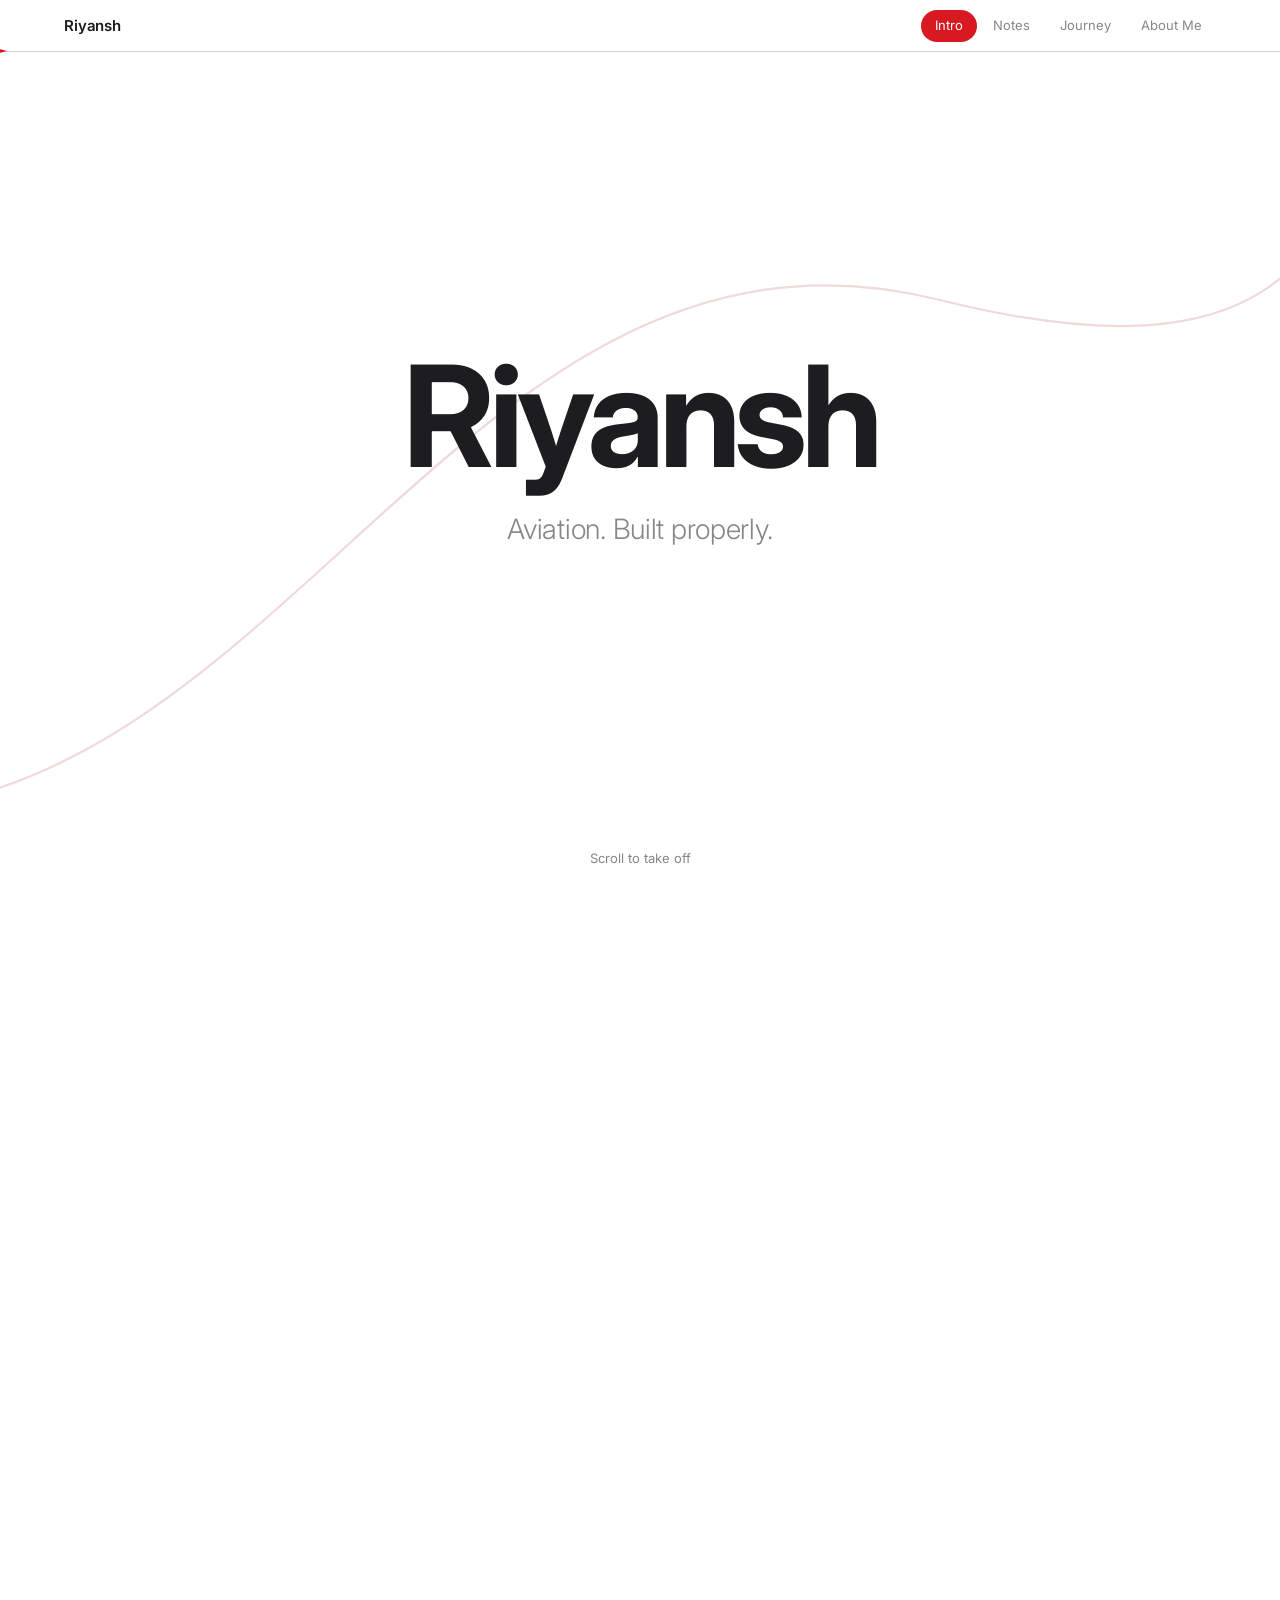
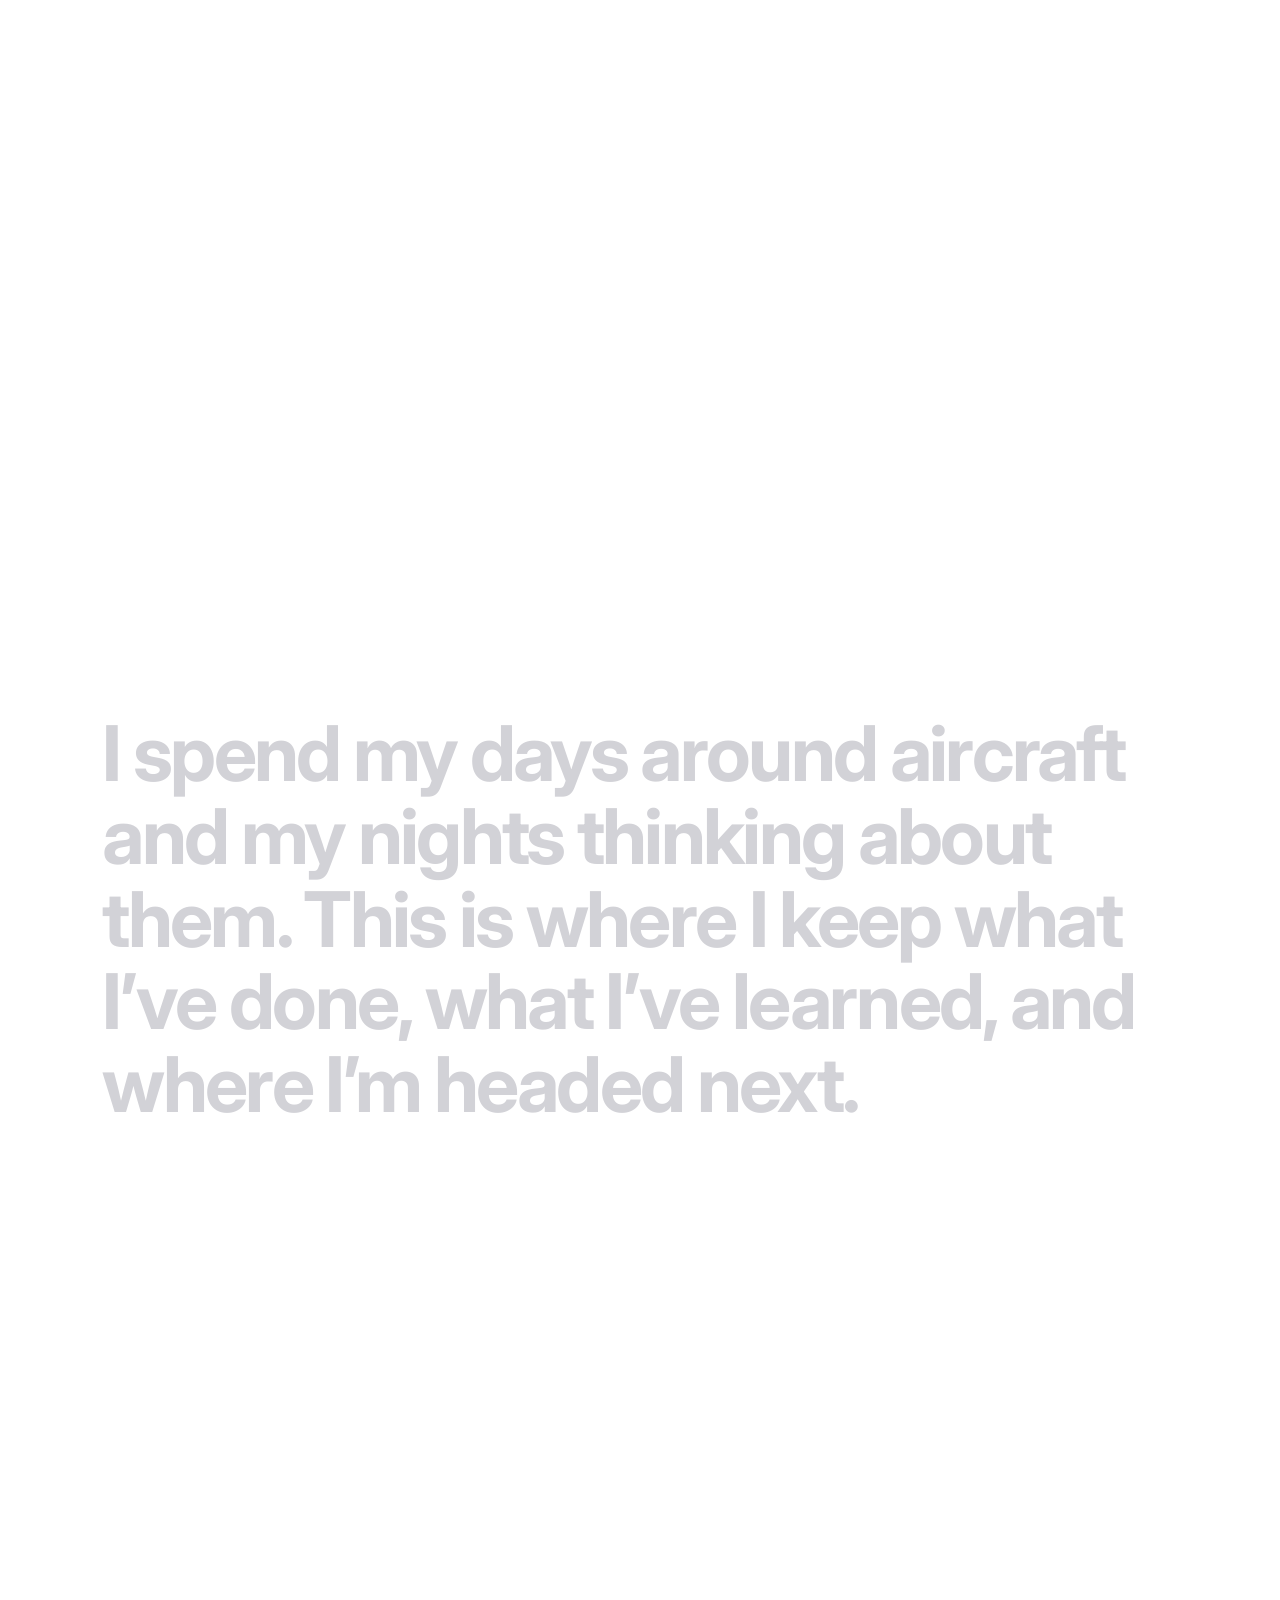
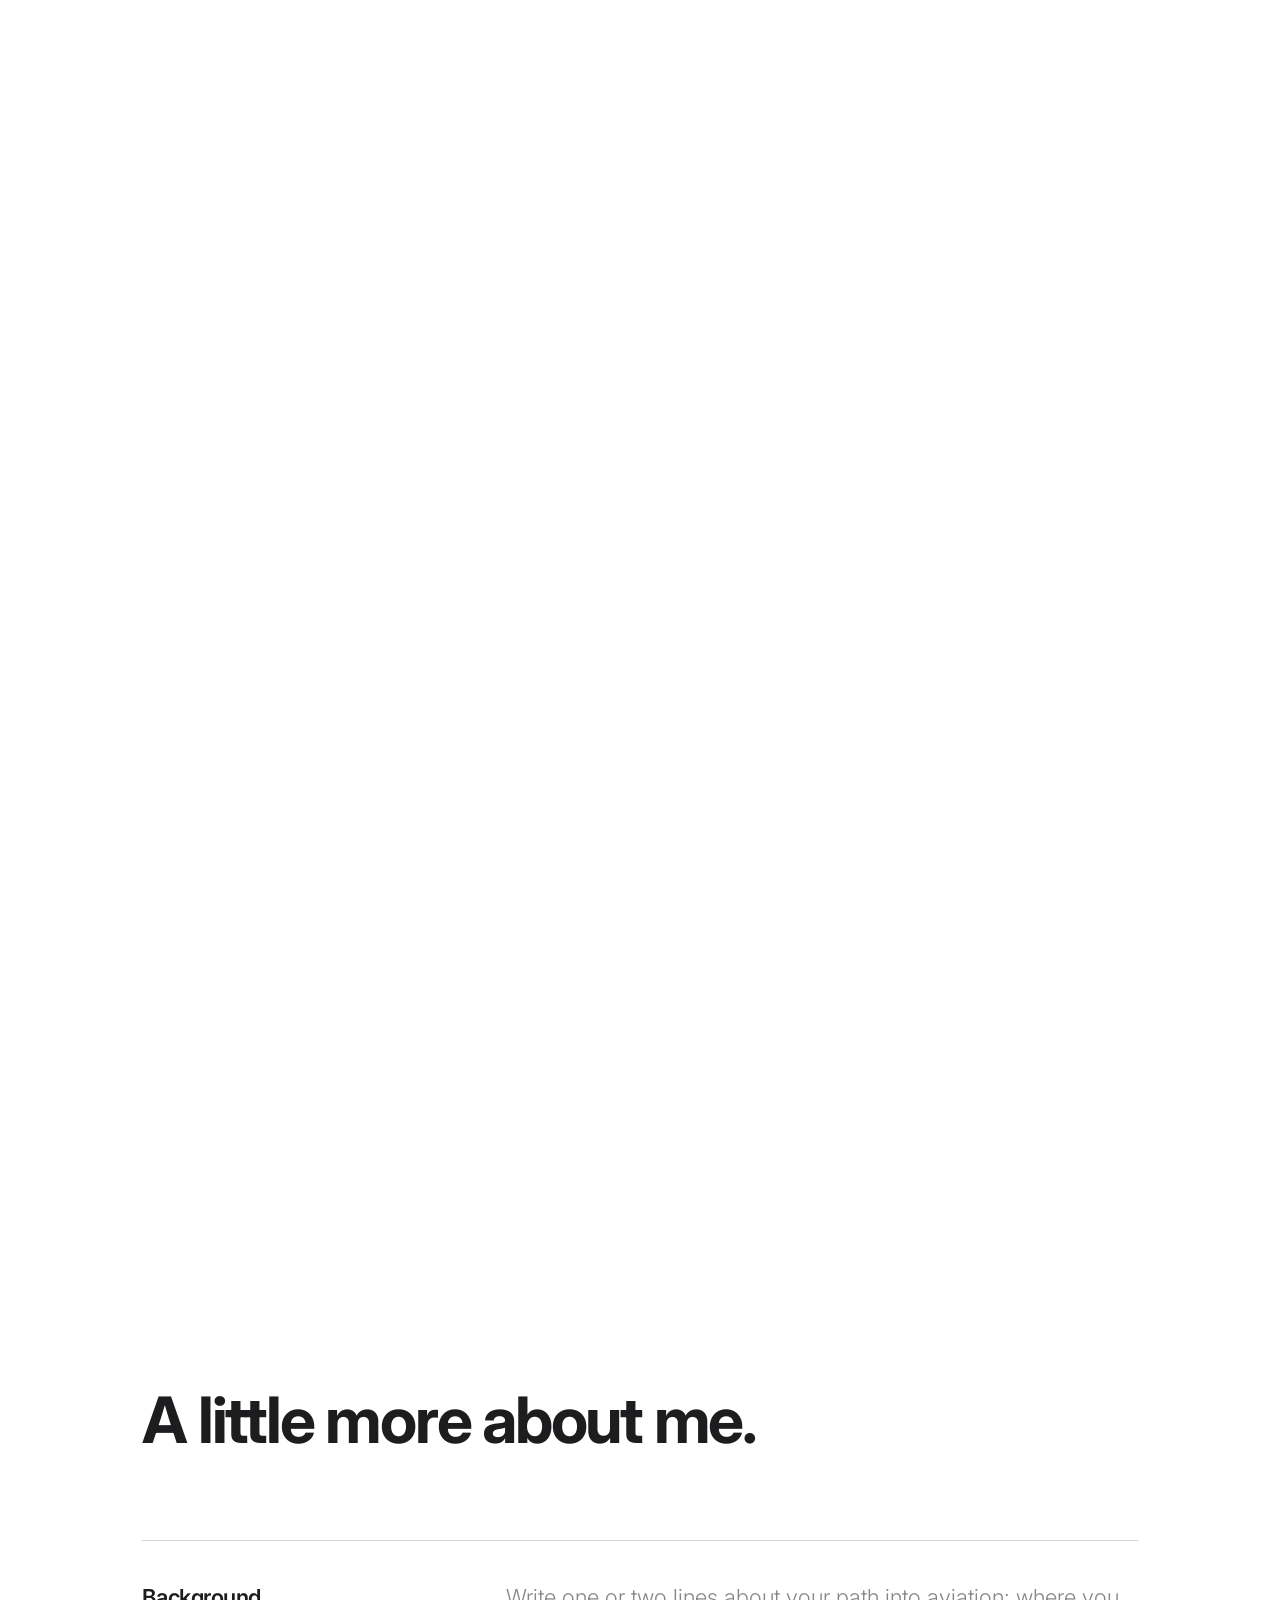
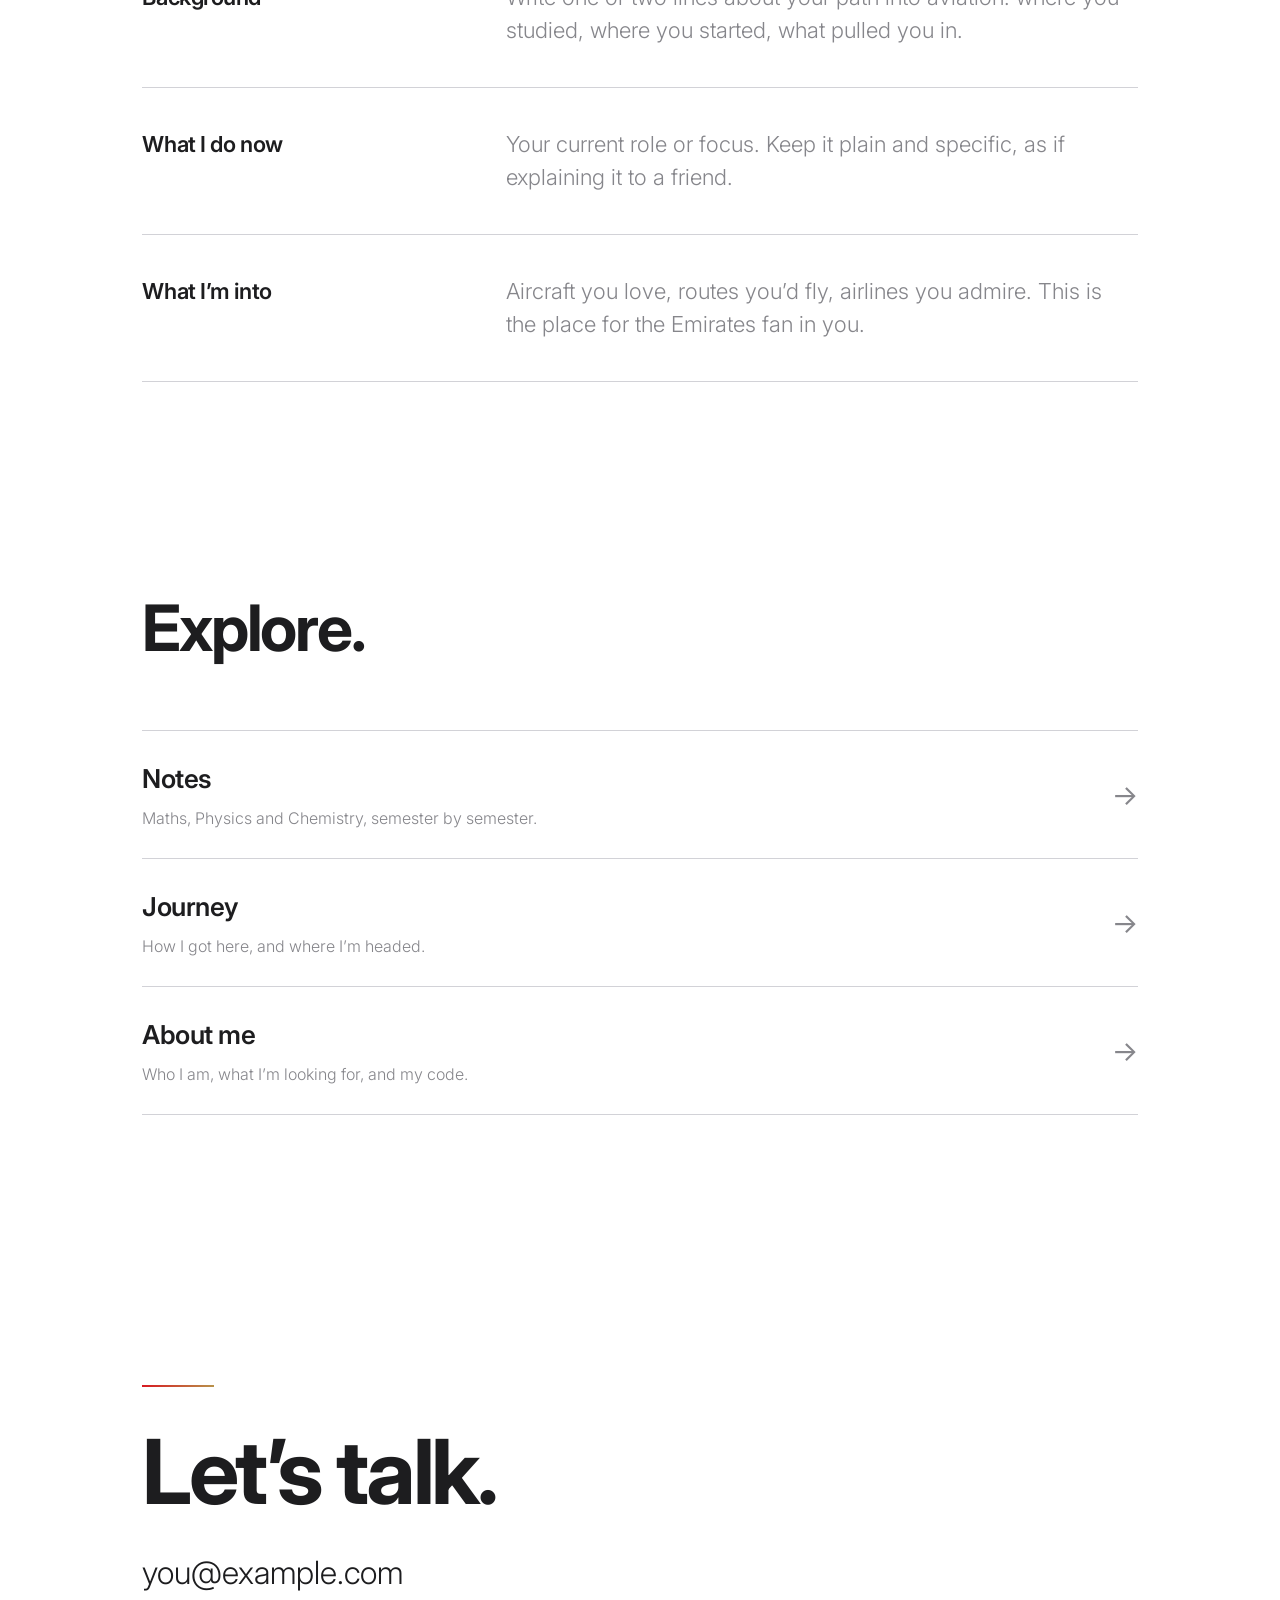
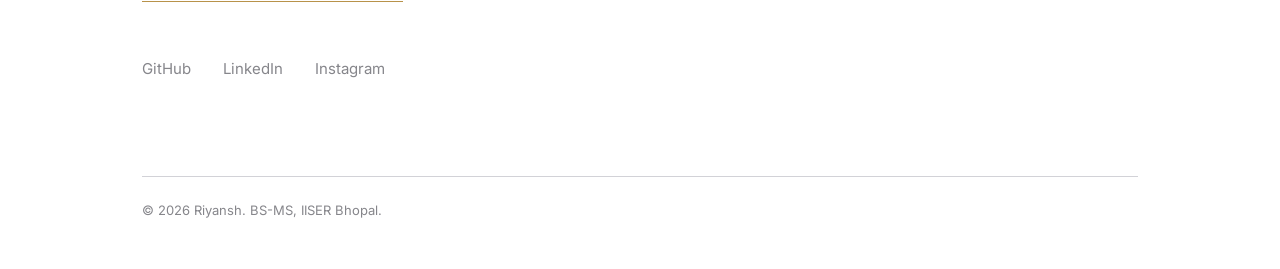
==== index.html @ 56b98348 "your name fix" ====
<!DOCTYPE html>
<html lang="en">
<head>
<meta charset="utf-8">
<meta name="viewport" content="width=device-width, initial-scale=1">
<title>Riyansh</title>
<link rel="preconnect" href="https://fonts.googleapis.com">
<link rel="preconnect" href="https://fonts.gstatic.com" crossorigin>
<link href="https://fonts.googleapis.com/css2?family=Inter:wght@300;400;600;700&display=swap" rel="stylesheet">
<link rel="stylesheet" href="common.css">
<link rel="stylesheet" href="style.css">
</head>
<body>

<nav>
  <a class="brand" href="index.html">Riyansh</a>
  <div class="menu"><a href="index.html" aria-current="page">Intro</a><a href="notes.html">Notes</a><a href="journey.html">Journey</a><a href="about.html">About Me</a></div>
  <div class="progress" aria-hidden="true"><i id="bar"></i>
    <svg id="mini" viewBox="0 0 28 24"><path d="M28 12 L2 5 L7 12 L2 19 Z"/></svg>
  </div>
</nav>

<main id="top">
  <!-- Intro -->
  <section class="intro" id="intro">
    <div class="stage">
      <svg class="path" viewBox="0 0 1000 600" preserveAspectRatio="xMidYMid slice" aria-hidden="true">
        <path id="route" d="M-40 540 C 260 560, 380 120, 700 200 S 940 60, 1060 20" fill="none" stroke="#f0d9da" stroke-width="1.5"/>
        <path id="trail" d="M-40 540 C 260 560, 380 120, 700 200 S 940 60, 1060 20" fill="none" stroke="#d71921" stroke-width="1.5" stroke-linecap="round"/>
        <g id="plane"><path d="M18 0 L-10 -4 L-6 0 L-10 4 Z M4 0 L-6 -15 L-9 -15 L-3 0 L-9 15 L-6 15 Z" fill="#b8924a"/></g>
      </svg>
      <div class="copy" id="introCopy">
        <h1>Riyansh</h1>
        <p>Aviation. Built properly.</p>
      </div>
      <div class="hint" id="hint">Scroll to take off</div>
    </div>
  </section>

  <!-- Statement -->
  <section class="statement" id="statement">
    <div class="stage">
      <p id="statementText">I spend my days around aircraft and my nights thinking about them. This is where I keep what I’ve done, what I’ve learned, and where I’m headed next.</p>
    </div>
  </section>

  <!-- What I do (edit these) -->
  <section class="work" id="work">
    <h2 class="reveal">A little more about me.</h2>
    <div class="row reveal"><h3>Background</h3><p>Write one or two lines about your path into aviation: where you studied, where you started, what pulled you in.</p></div>
    <div class="row reveal"><h3>What I do now</h3><p>Your current role or focus. Keep it plain and specific, as if explaining it to a friend.</p></div>
    <div class="row reveal"><h3>What I’m into</h3><p>Aircraft you love, routes you’d fly, airlines you admire. This is the place for the Emirates fan in you.</p></div>
  </section>

  <!-- Explore: easy navigation at the bottom of the intro page -->
  <section class="wrap explore" id="explore">
    <h2 class="reveal">Explore.</h2>
    <ul class="list reveal">
      <li><a href="notes.html"><h3>Notes</h3><p>Maths, Physics and Chemistry, semester by semester.</p><span class="meta" aria-hidden="true">→</span></a></li>
      <li><a href="journey.html"><h3>Journey</h3><p>How I got here, and where I’m headed.</p><span class="meta" aria-hidden="true">→</span></a></li>
      <li><a href="about.html"><h3>About me</h3><p>Who I am, what I’m looking for, and my code.</p><span class="meta" aria-hidden="true">→</span></a></li>
    </ul>
  </section>
</main>

<!-- Footer / contact -->
<footer id="contact">
  <div class="rule"></div>
  <h2 class="reveal">Let’s talk.</h2>
  <a class="mail reveal" href="mailto:you@example.com">you@example.com</a>
  <div class="links">
    <a href="https://github.com/your-username" rel="noopener">GitHub</a>
    <a href="#" rel="noopener">LinkedIn</a>
    <a href="#" rel="noopener">Instagram</a>
  </div>
  <p class="legal">© <span id="yr"></span> Riyansh. BS-MS, IISER Bhopal.</p>
</footer>

<script src="common.js"></script>
<script src="script.js"></script>
</body>
</html>
---- common.css ----
:root{--bg:#fff;--ink:#1d1d1f;--muted:#86868b;--faint:#d2d2d7;--red:#d71921;--gold:#b8924a}
*{box-sizing:border-box;margin:0;padding:0}
html{scroll-behavior:smooth}
body{background:var(--bg);color:var(--ink);font-family:Inter,-apple-system,"Helvetica Neue",Arial,sans-serif;-webkit-font-smoothing:antialiased;line-height:1.5}
a{color:inherit;text-decoration:none}
:focus-visible{outline:2px solid var(--red);outline-offset:4px;border-radius:4px}

/* Header, same on every page */
nav{position:fixed;inset:0 0 auto 0;height:52px;z-index:20;display:flex;align-items:center;justify-content:space-between;padding:0 max(20px,5vw);background:rgba(255,255,255,.72);backdrop-filter:saturate(180%) blur(20px);-webkit-backdrop-filter:saturate(180%) blur(20px)}
nav .brand{font-weight:600;letter-spacing:-.01em;font-size:15px}
.menu{display:flex;gap:2px;margin-left:auto}
.menu a{font-size:13px;padding:6px 14px;border-radius:980px;color:var(--muted);transition:color .2s,background .2s}
.menu a:hover{color:var(--ink)}
.menu a[aria-current="page"]{background:var(--red);color:#fff}
.progress{position:absolute;left:0;bottom:0;height:1px;width:100%;background:var(--faint)}
.progress i{position:absolute;left:0;top:0;height:1px;width:0;background:var(--gold)}
.progress svg{position:absolute;top:-6px;left:0;width:14px;height:12px;transform:translateX(-7px);fill:var(--red)}

/* Layout */
.wrap{max-width:1200px;margin:0 auto;padding:0 max(24px,8vw)}
.head{padding-top:calc(52px + 14vh);padding-bottom:7vh}
.head h1{font-size:clamp(48px,9vw,120px);font-weight:700;letter-spacing:-.045em;line-height:1}
.head p{margin-top:24px;max-width:34ch;font-size:clamp(20px,2.4vw,30px);font-weight:300;color:var(--muted);letter-spacing:-.01em;line-height:1.3}
.sec{padding:8vh 0}
.sec h2{font-size:clamp(28px,4vw,48px);font-weight:700;letter-spacing:-.035em;margin-bottom:4vh}
.sec .sub{margin:-2vh 0 4vh;color:var(--muted);font-weight:300;font-size:18px}

/* Rows and lists */
.row{display:grid;grid-template-columns:1fr 2fr;gap:24px 48px;padding:40px 0;border-top:1px solid var(--faint)}
.row:last-child{border-bottom:1px solid var(--faint)}
.row h3{font-size:22px;font-weight:600;letter-spacing:-.02em}
.row p{font-size:clamp(18px,1.8vw,22px);font-weight:300;color:var(--muted);max-width:52ch}
.list{list-style:none;border-top:1px solid var(--faint)}
.list a{display:grid;grid-template-columns:1fr auto;gap:8px 32px;padding:28px 0;border-bottom:1px solid var(--faint);transition:padding .3s cubic-bezier(.2,.7,.2,1)}
.list a:hover{padding-left:12px}
.list h3{font-size:clamp(20px,2.2vw,26px);font-weight:600;letter-spacing:-.02em;transition:color .2s}
.list a:hover h3{color:var(--red)}
.list p{grid-column:1;color:var(--muted);font-weight:300;max-width:56ch}
.list .meta{grid-column:2;grid-row:1 / span 2;align-self:center;display:flex;flex-direction:column;gap:4px;text-align:right;font-size:13px;color:var(--muted)}
.dot{display:inline-block;width:8px;height:8px;border-radius:50%;margin-right:8px;background:var(--muted)}
.dot.maths{background:var(--red)}
.dot.physics{background:var(--gold)}
.dot.chemistry{background:var(--ink)}
.note{color:var(--muted);padding:32px 0}

.reveal{opacity:0;transform:translateY(32px);transition:opacity .9s cubic-bezier(.2,.7,.2,1),transform .9s cubic-bezier(.2,.7,.2,1)}
.reveal.in{opacity:1;transform:none}

/* Footer, same on every page */
footer{padding:18vh max(24px,8vw) 48px;max-width:1200px;margin:0 auto}
footer .rule{height:2px;width:72px;background:linear-gradient(90deg,var(--red),var(--gold));margin-bottom:40px}
footer h2{font-size:clamp(40px,7vw,96px);font-weight:700;letter-spacing:-.04em;line-height:1}
footer .mail{display:inline-block;margin-top:32px;font-size:clamp(20px,2.6vw,32px);font-weight:300;border-bottom:1px solid var(--gold);padding-bottom:4px;transition:color .2s}
footer .mail:hover{color:var(--red)}
.links{display:flex;flex-wrap:wrap;gap:12px 32px;margin-top:56px;font-size:15px}
.links a{color:var(--muted);transition:color .2s}
.links a:hover{color:var(--red)}
.legal{margin-top:96px;padding-top:24px;border-top:1px solid var(--faint);font-size:13px;color:var(--muted)}

@media (max-width:700px){.row{grid-template-columns:1fr}}
@media (max-width:560px){
  nav .brand{display:none}
  .menu a{padding:6px 11px}
  .list a{grid-template-columns:1fr}
  .list .meta{grid-column:1;grid-row:auto;flex-direction:row;gap:16px;text-align:left}
}
@media (prefers-reduced-motion:reduce){
  html{scroll-behavior:auto}
  .reveal{opacity:1;transform:none;transition:none}
}
---- style.css ----
/* Nav + flight progress */

  /* Intro */
  .intro{height:230vh;position:relative}
  .intro .stage{position:sticky;top:0;height:100vh;display:grid;place-items:center;overflow:hidden;text-align:center;padding:0 24px}
  .intro svg.path{position:absolute;inset:0;width:100%;height:100%}
  .intro .copy{position:relative;will-change:transform,opacity}
  .intro h1{font-size:clamp(56px,11vw,150px);font-weight:700;letter-spacing:-.045em;line-height:.95}
  .intro p{margin-top:24px;font-size:clamp(18px,2.2vw,28px);font-weight:300;color:var(--muted);letter-spacing:-.01em}
  .intro .hint{position:absolute;bottom:32px;left:0;right:0;font-size:13px;color:var(--muted);transition:opacity .3s}

  /* Statement: words light up while scrolling */
  .statement{height:260vh;position:relative}
  .statement .stage{position:sticky;top:0;height:100vh;display:grid;place-items:center;padding:0 max(24px,8vw)}
  .statement p{max-width:18ch;font-size:clamp(34px,6vw,84px);font-weight:700;letter-spacing:-.035em;line-height:1.08}
  .statement p{max-width:22ch}
  .statement .w{color:var(--faint);transition:color .25s}
  .statement .w.on{color:var(--ink)}
  .statement .w.red.on{color:var(--red)}

  /* What I do */
  .work{padding:18vh max(24px,8vw);max-width:1200px;margin:0 auto}
  .work h2{font-size:clamp(32px,5vw,64px);font-weight:700;letter-spacing:-.035em;margin-bottom:8vh}

  /* Footer */

  @media (prefers-reduced-motion:reduce){
    .statement .w{transition:none}
  }

/* Intro on phones: show the whole flight route, bigger plane, safe viewport height */
@supports (height:100svh){
  .intro .stage,.statement .stage{height:100svh}
}
.intro h1{text-wrap:balance}
@media (max-width:700px){
  .intro .stage{align-content:center;padding:0 20px}
  .intro svg.path{inset:auto;left:-25%;top:46%;width:150%;height:auto;aspect-ratio:1000/600}
  .intro h1{font-size:clamp(52px,17vw,96px);letter-spacing:-.05em;line-height:.98}
  .intro p{margin-top:18px;font-size:clamp(17px,5vw,22px)}
  .intro .copy{margin-top:-14svh}
  .intro .hint{bottom:max(28px,env(safe-area-inset-bottom))}
  .statement p{font-size:clamp(32px,9.6vw,56px)}
}

/* Explore links at the bottom of the intro page */
.explore{padding-top:4vh;padding-bottom:12vh}
.explore h2{font-size:clamp(32px,5vw,64px);font-weight:700;letter-spacing:-.035em;margin-bottom:6vh}
.explore .meta{font-size:28px;color:var(--muted);transition:color .2s,transform .3s}
.explore .list a:hover .meta{color:var(--red);transform:translateX(6px)}
@media (max-width:560px){
  .explore .list a{grid-template-columns:1fr auto}
  .explore .list .meta{grid-column:2;grid-row:1 / span 2}
}
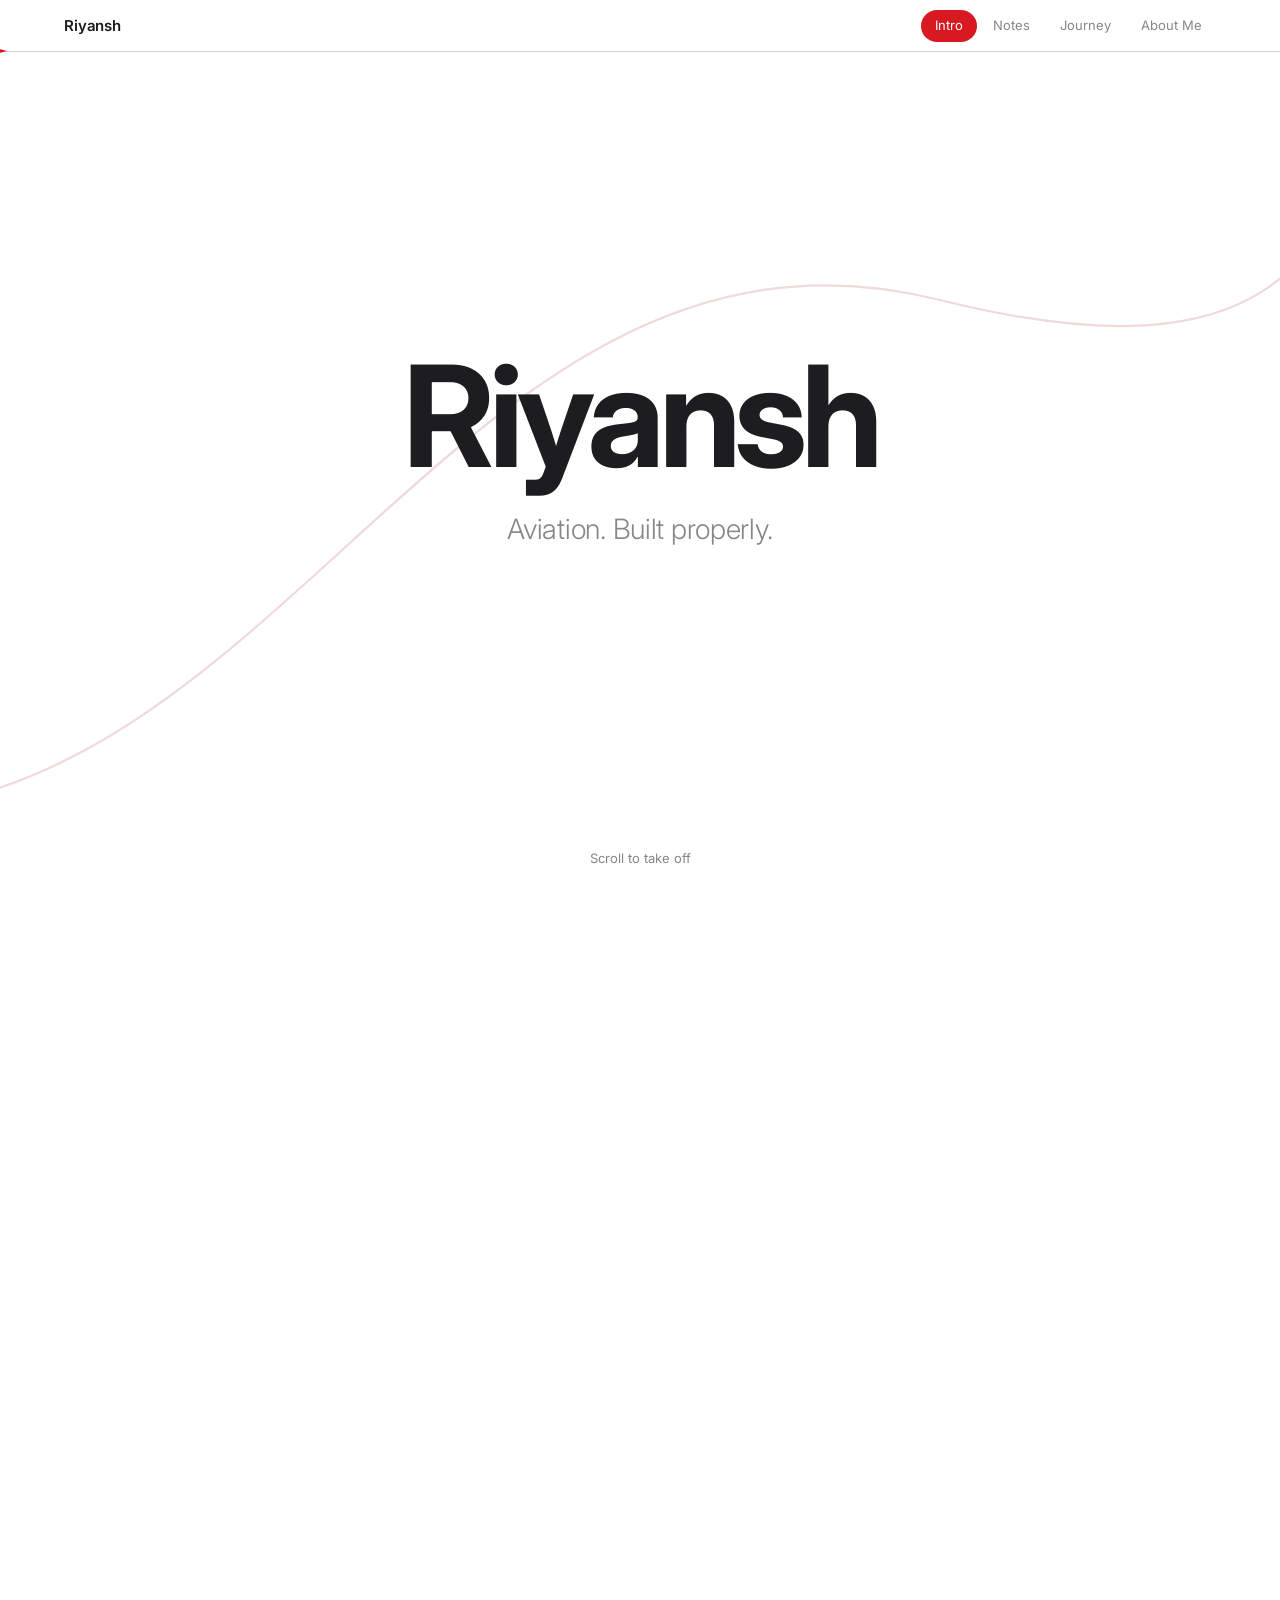
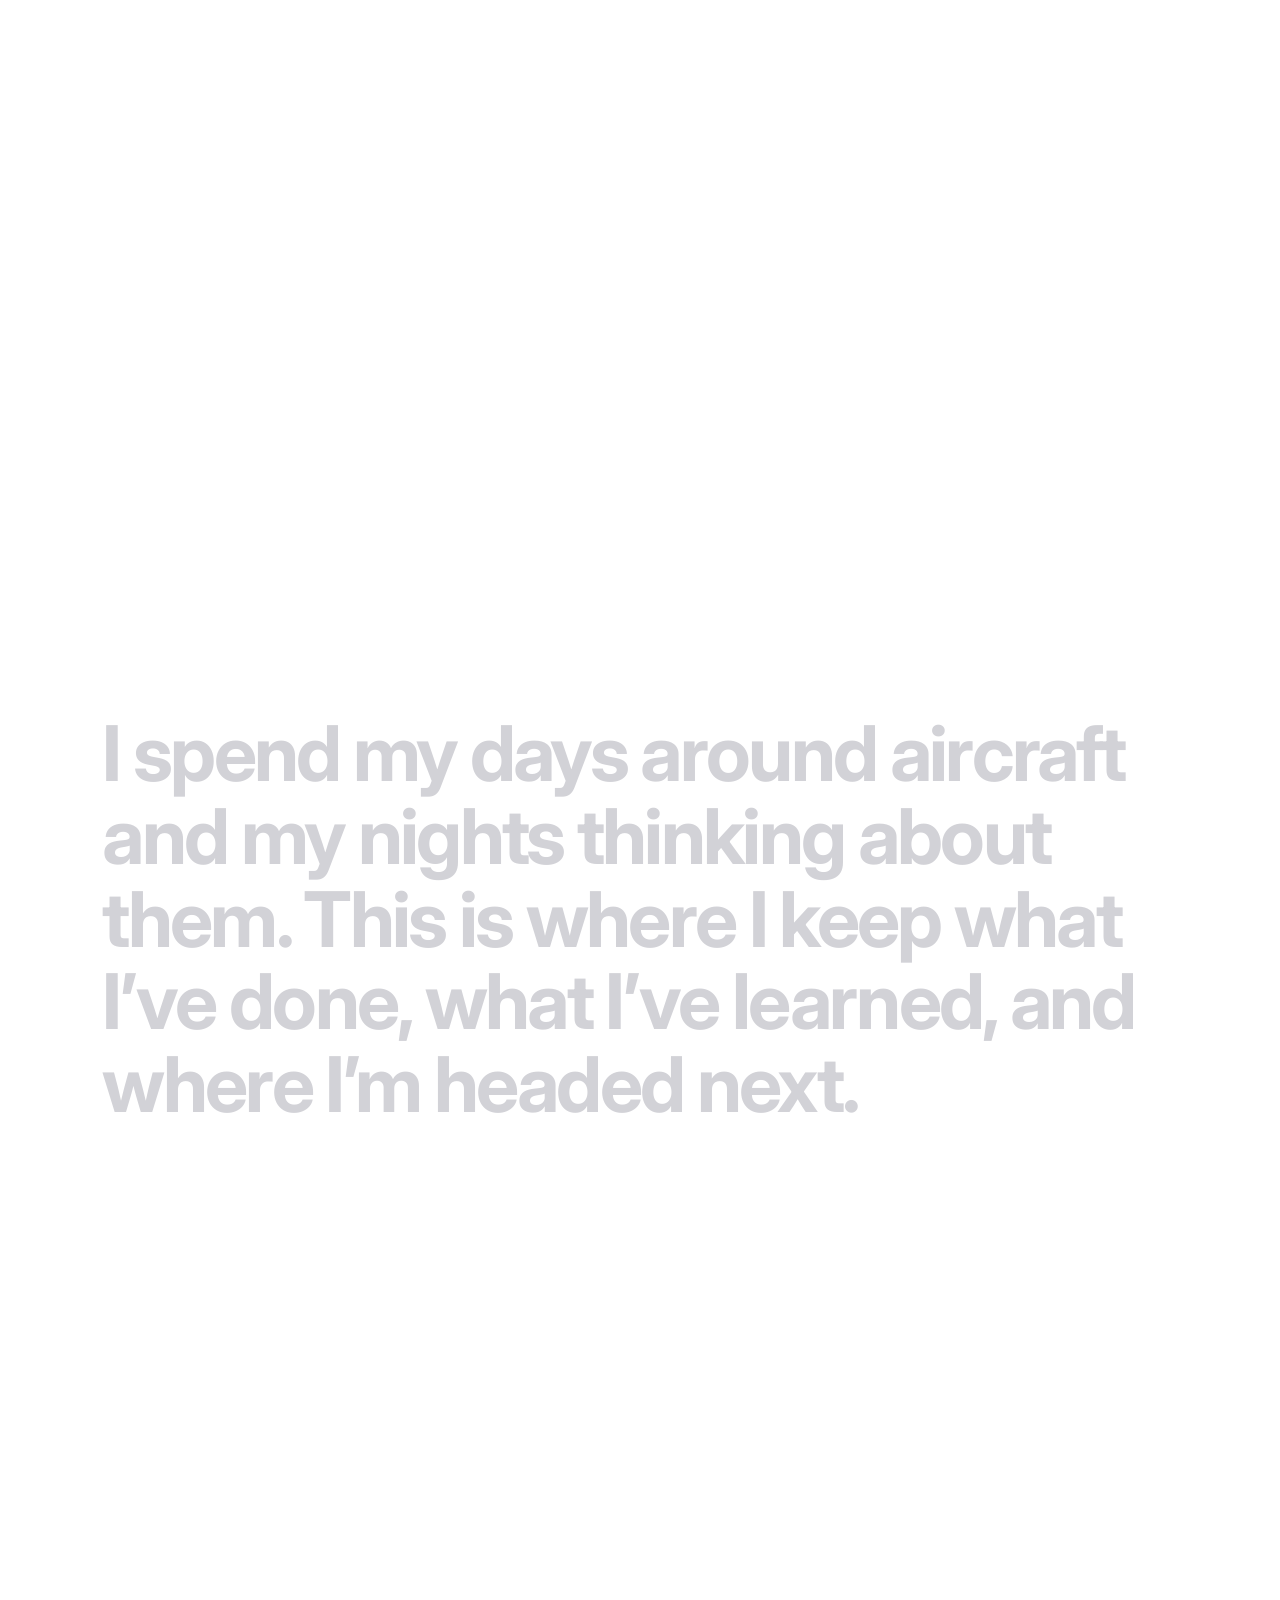
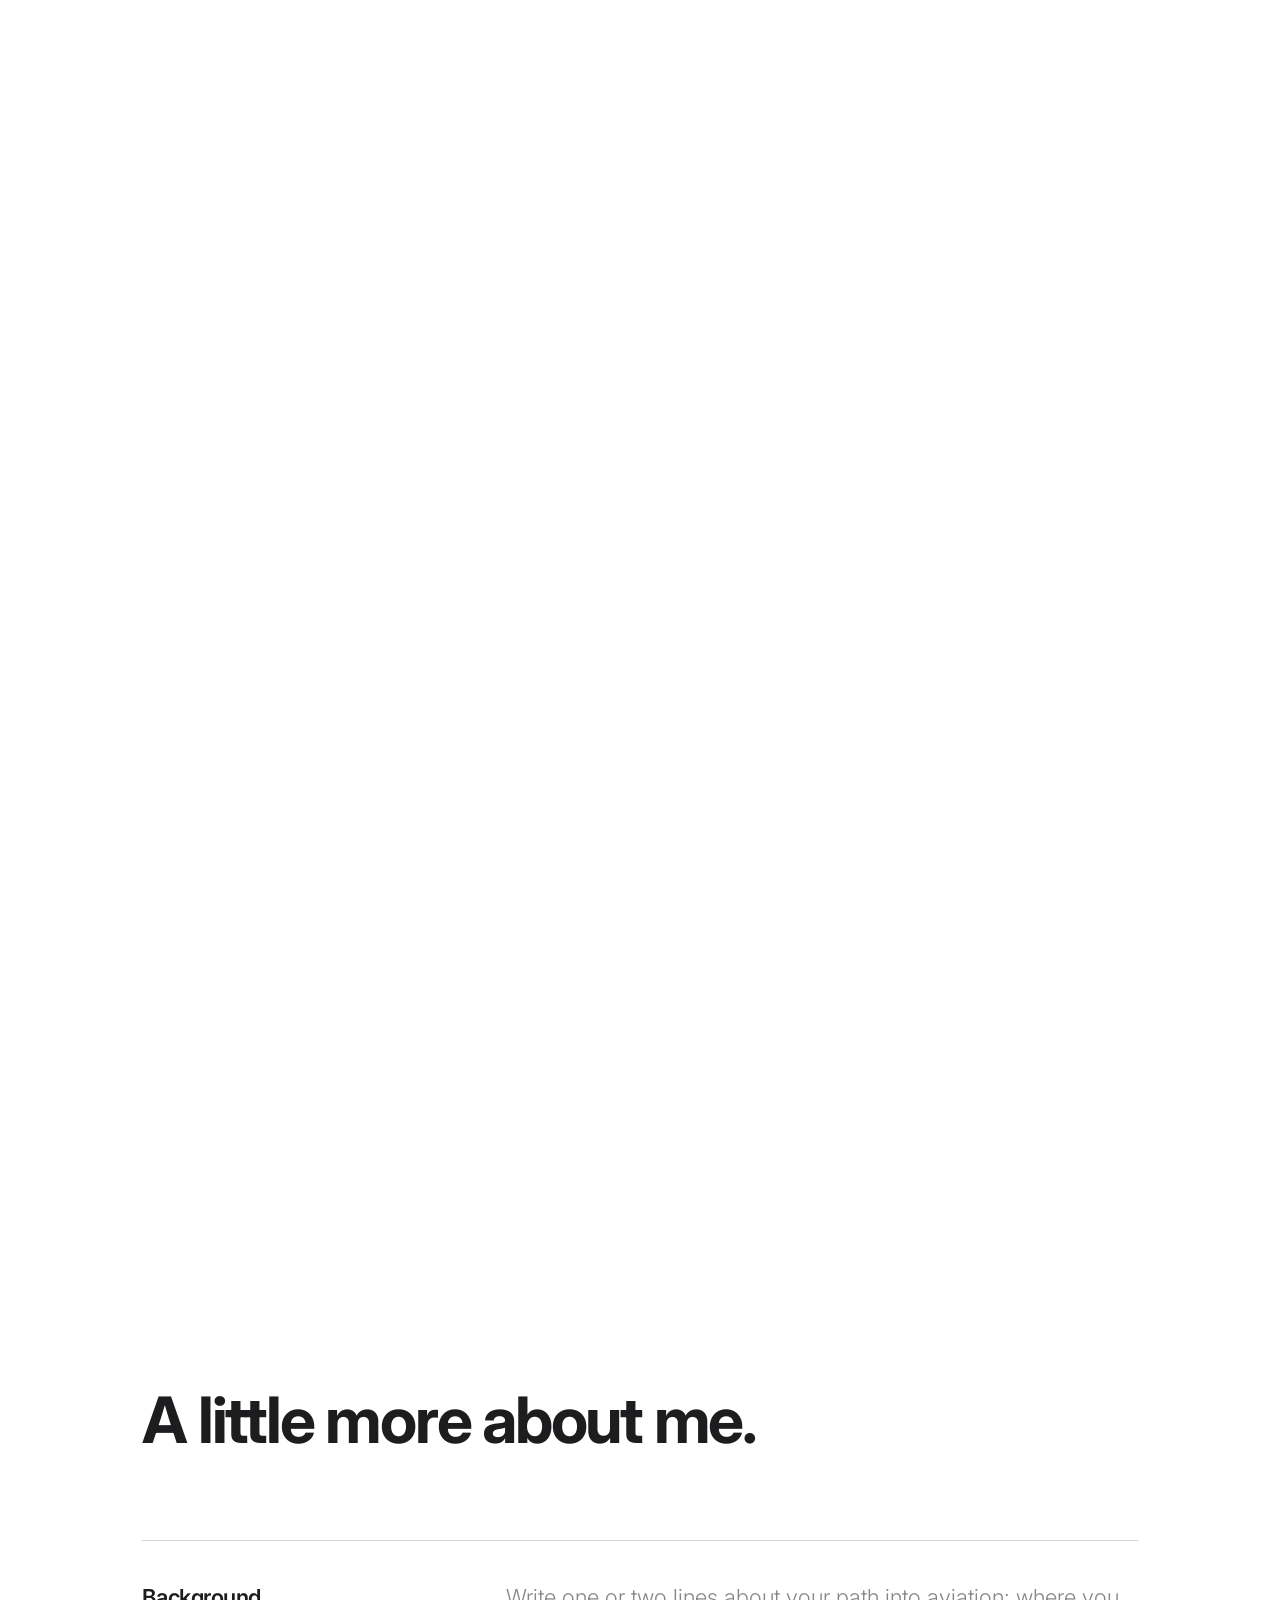
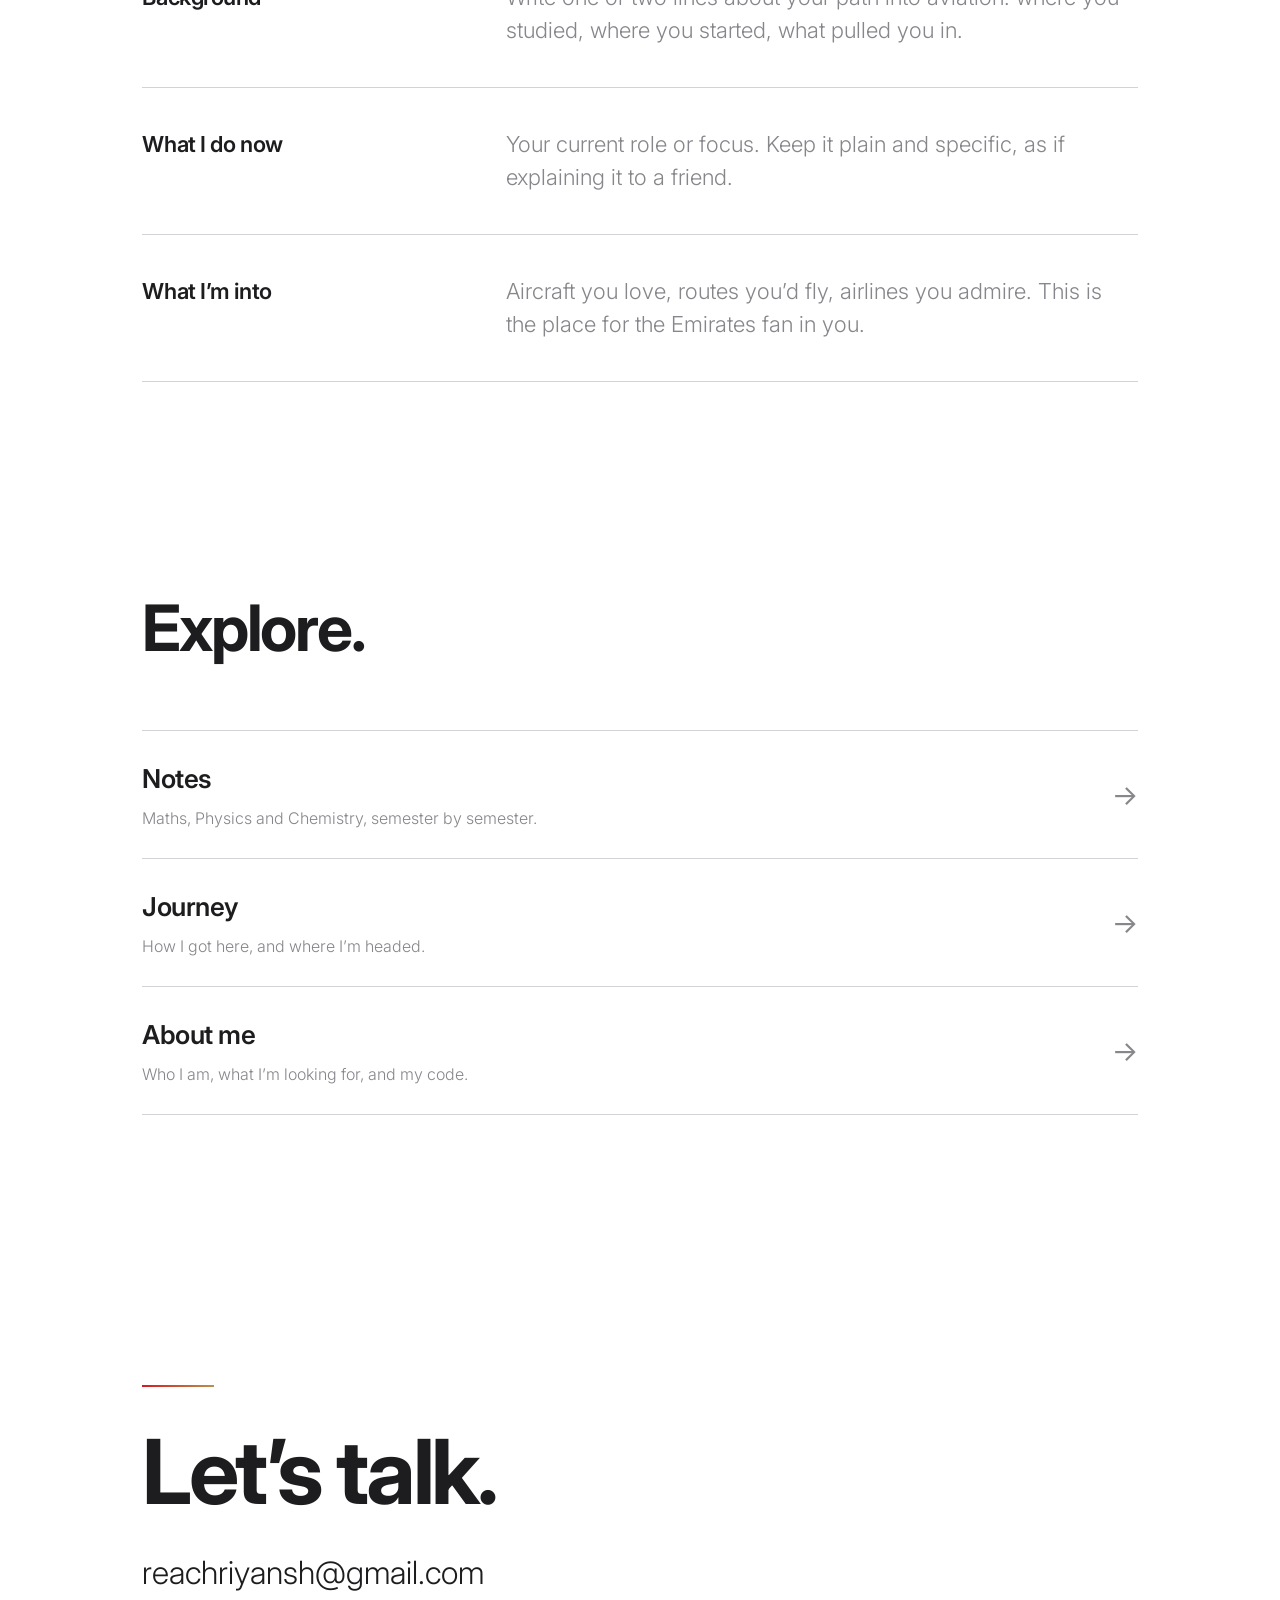
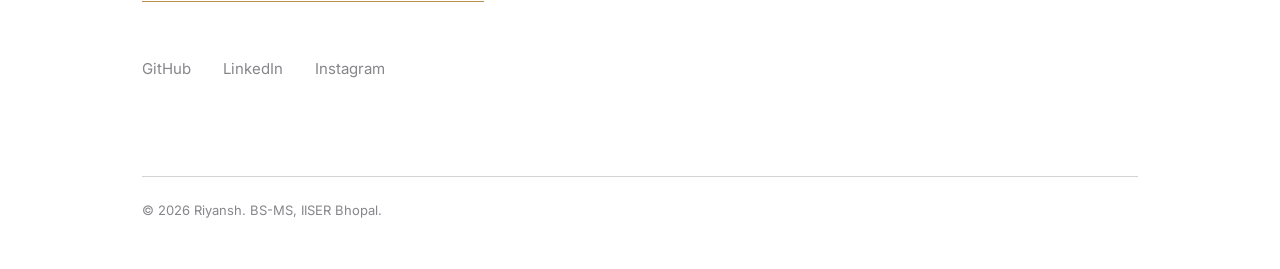
==== commit 78331104: "footer fix" ====
--- a/index.html
+++ b/index.html
@@ -67,11 +67,11 @@
 <footer id="contact">
   <div class="rule"></div>
   <h2 class="reveal">Let’s talk.</h2>
-  <a class="mail reveal" href="mailto:you@example.com">you@example.com</a>
+    <a class="mail reveal" href="mailto:reachriyansh@gmail.com">reachriyansh@gmail.com</a>
   <div class="links">
-    <a href="https://github.com/your-username" rel="noopener">GitHub</a>
-    <a href="#" rel="noopener">LinkedIn</a>
-    <a href="#" rel="noopener">Instagram</a>
+    <a href="https://github.com/reachriyansh"target="_blank" rel="noopener noreferrer">GitHub</a>
+    <a href="https://www.linkedin.com/in/reachriyansh/"target="_blank" rel="noopener noreferrer" >LinkedIn</a>
+    <a href="https://www.instagram.com/reachriyansh/" target="_blank" rel="noopener noreferrer">Instagram</a>
   </div>
   <p class="legal">© <span id="yr"></span> Riyansh. BS-MS, IISER Bhopal.</p>
 </footer>
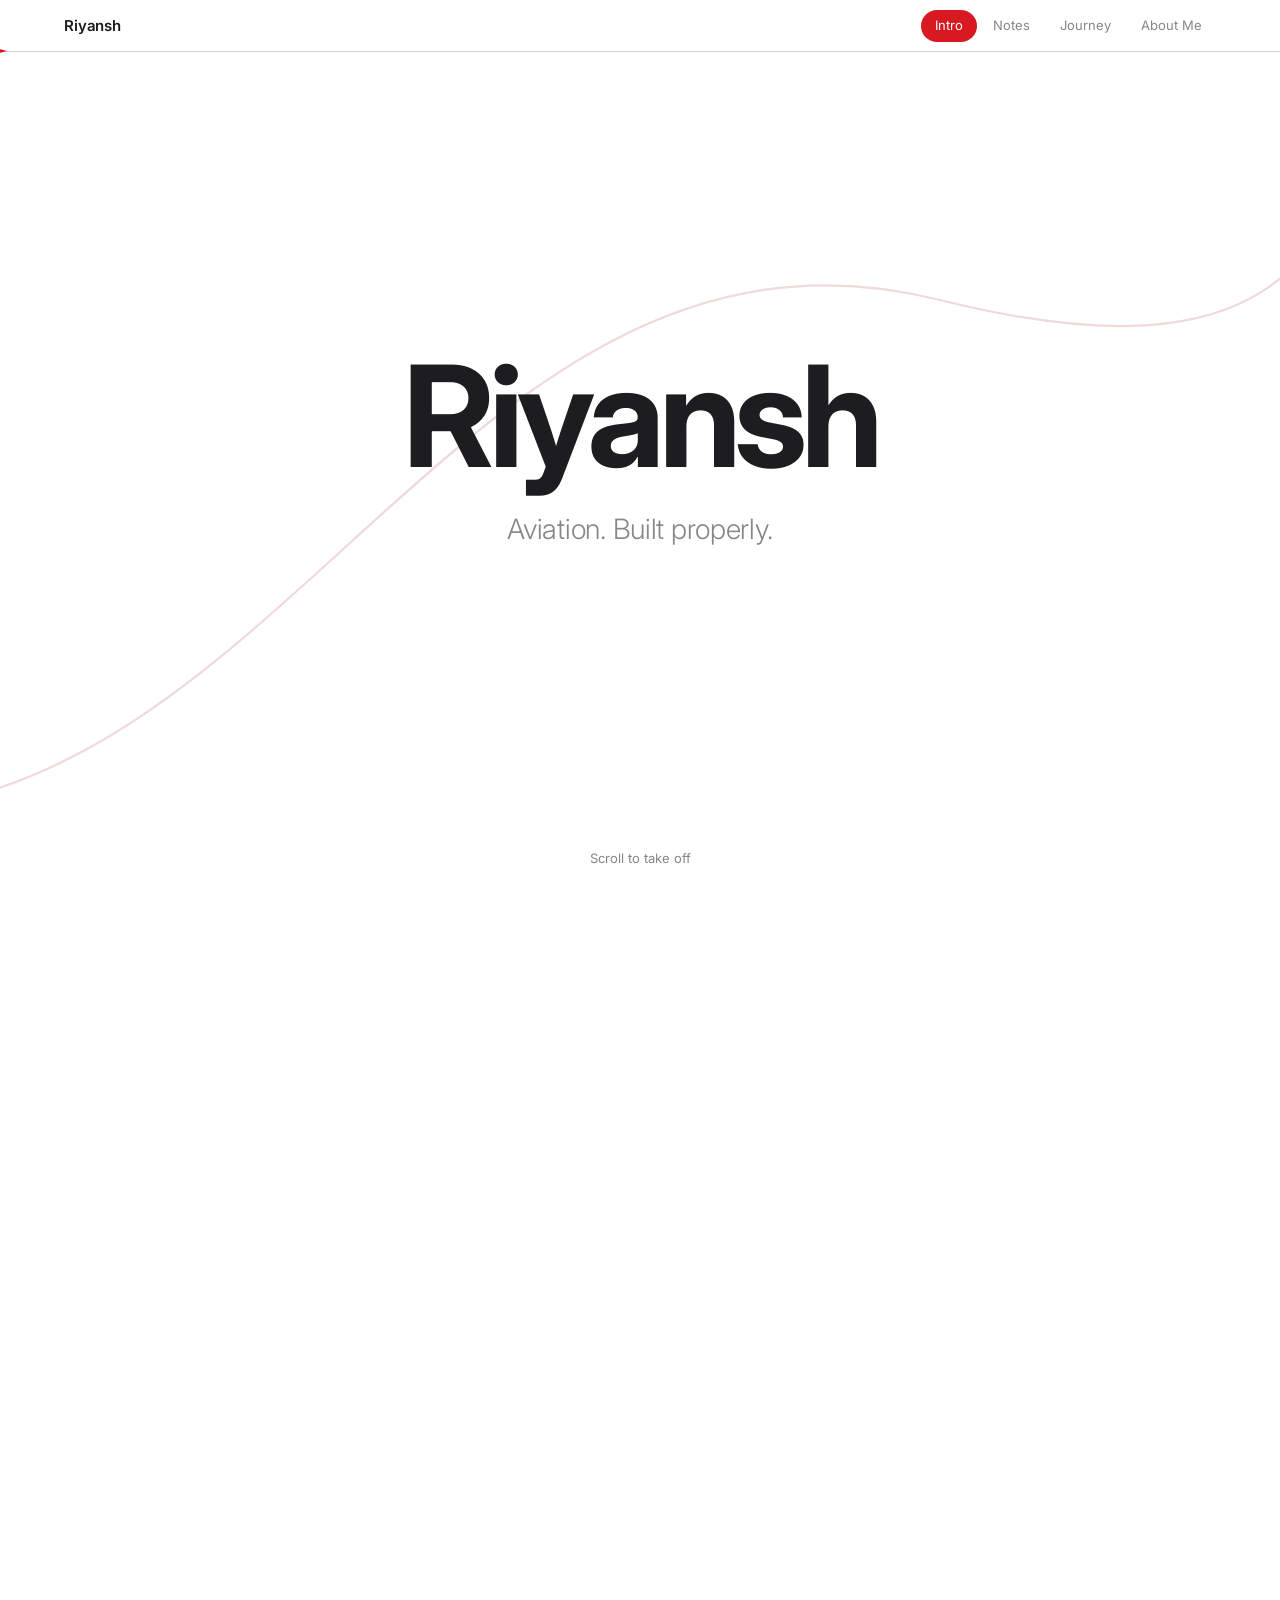
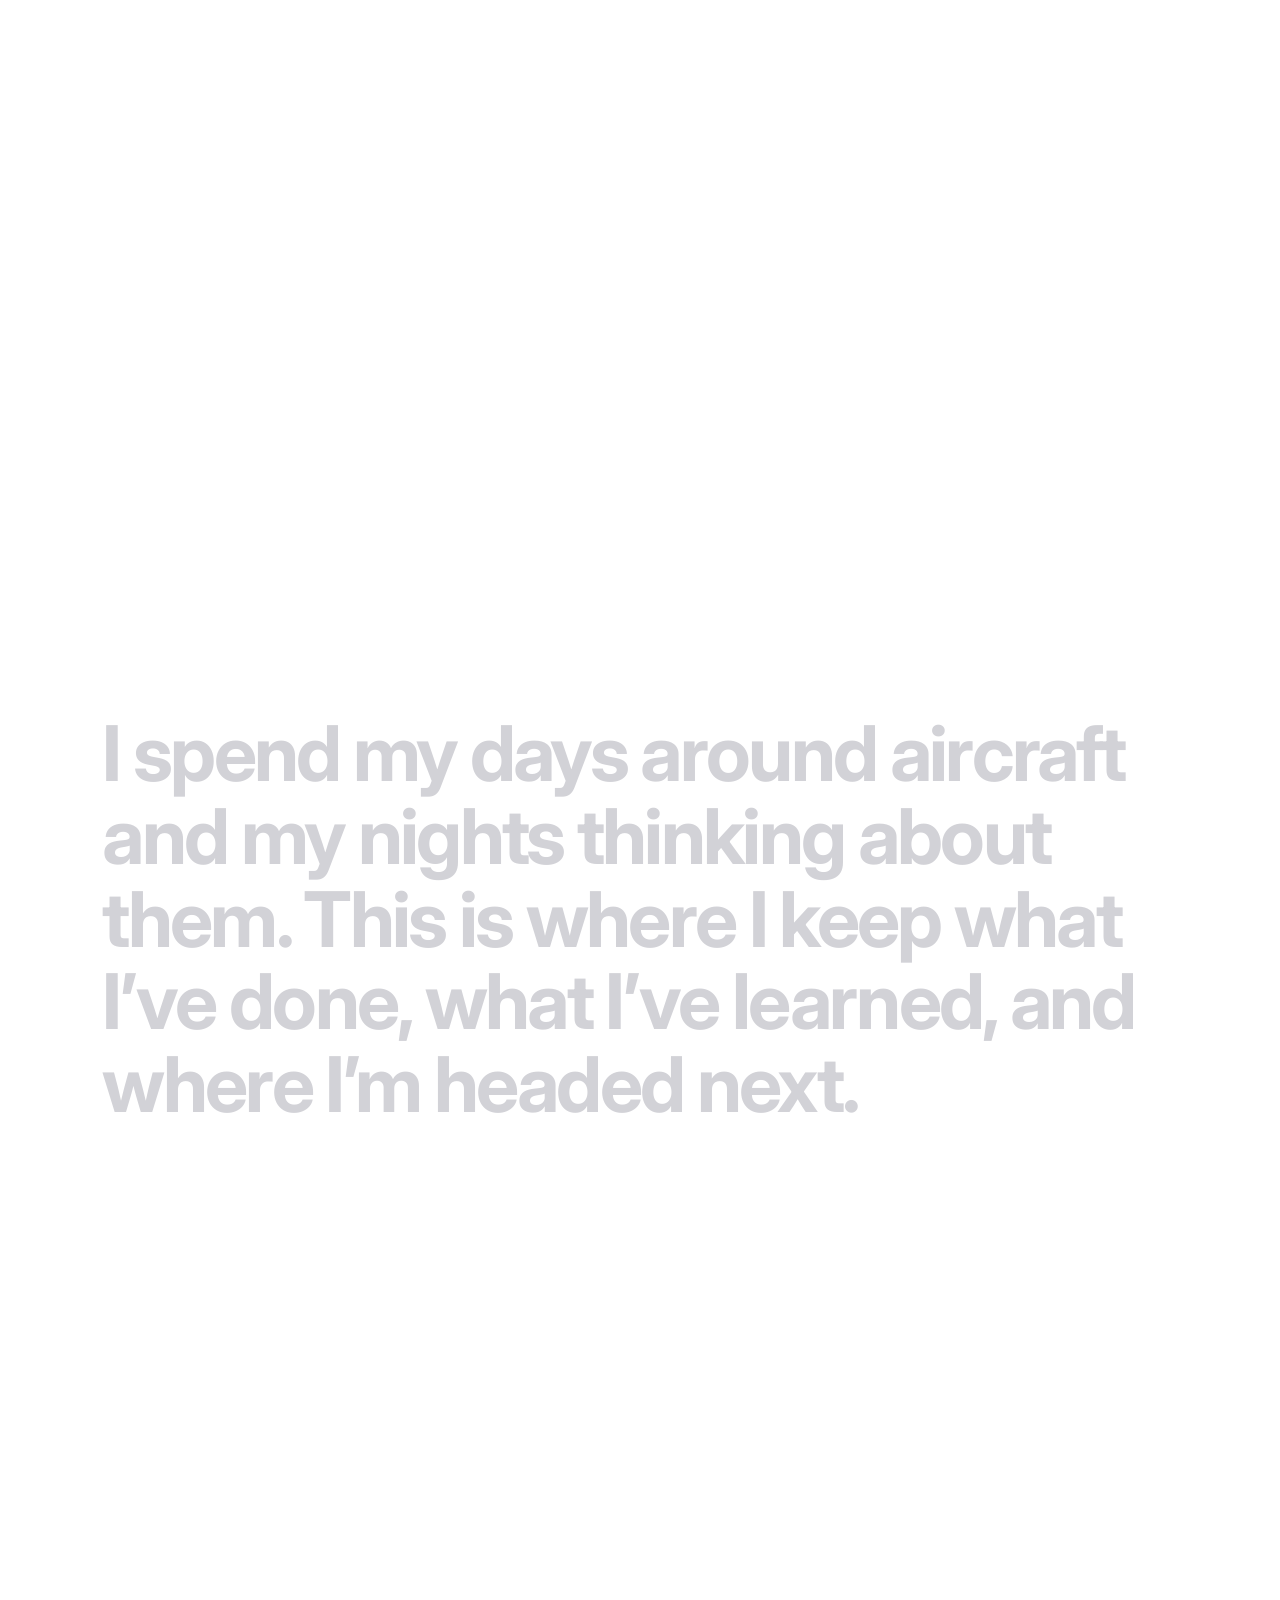
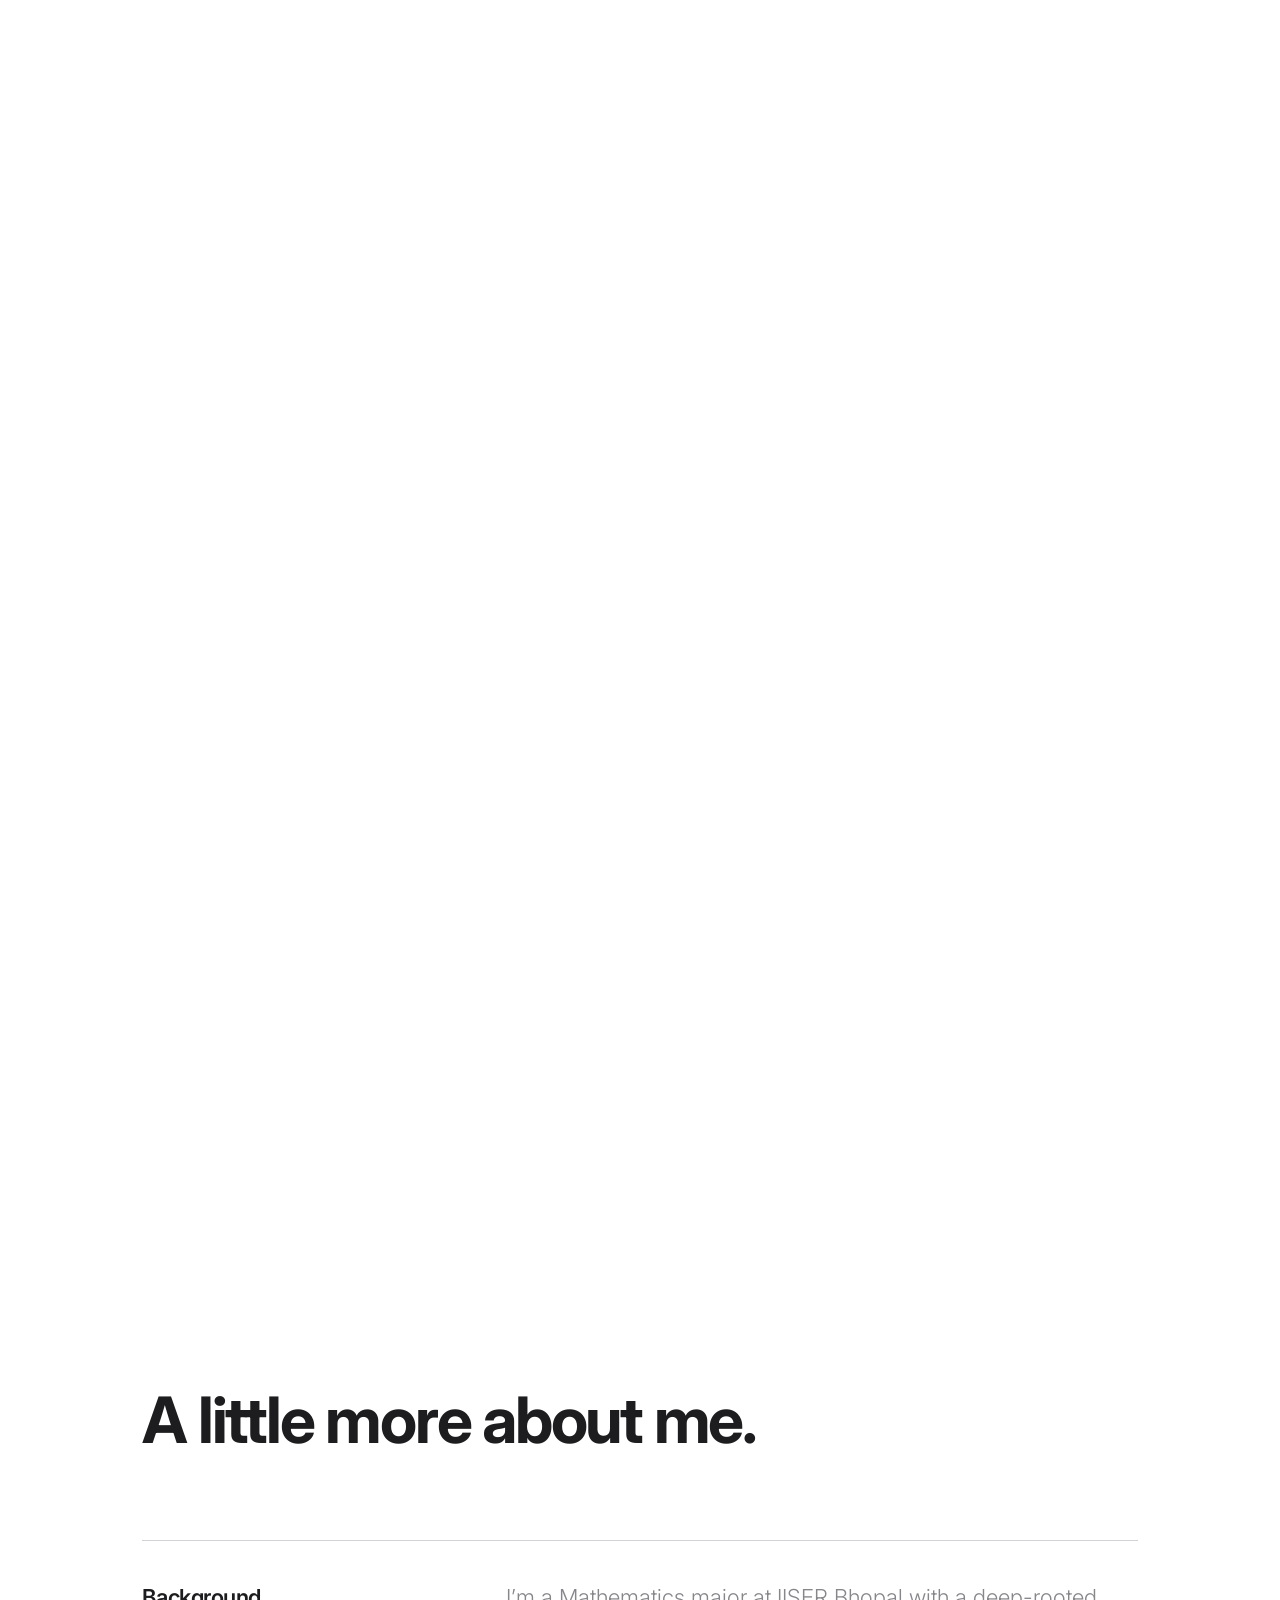
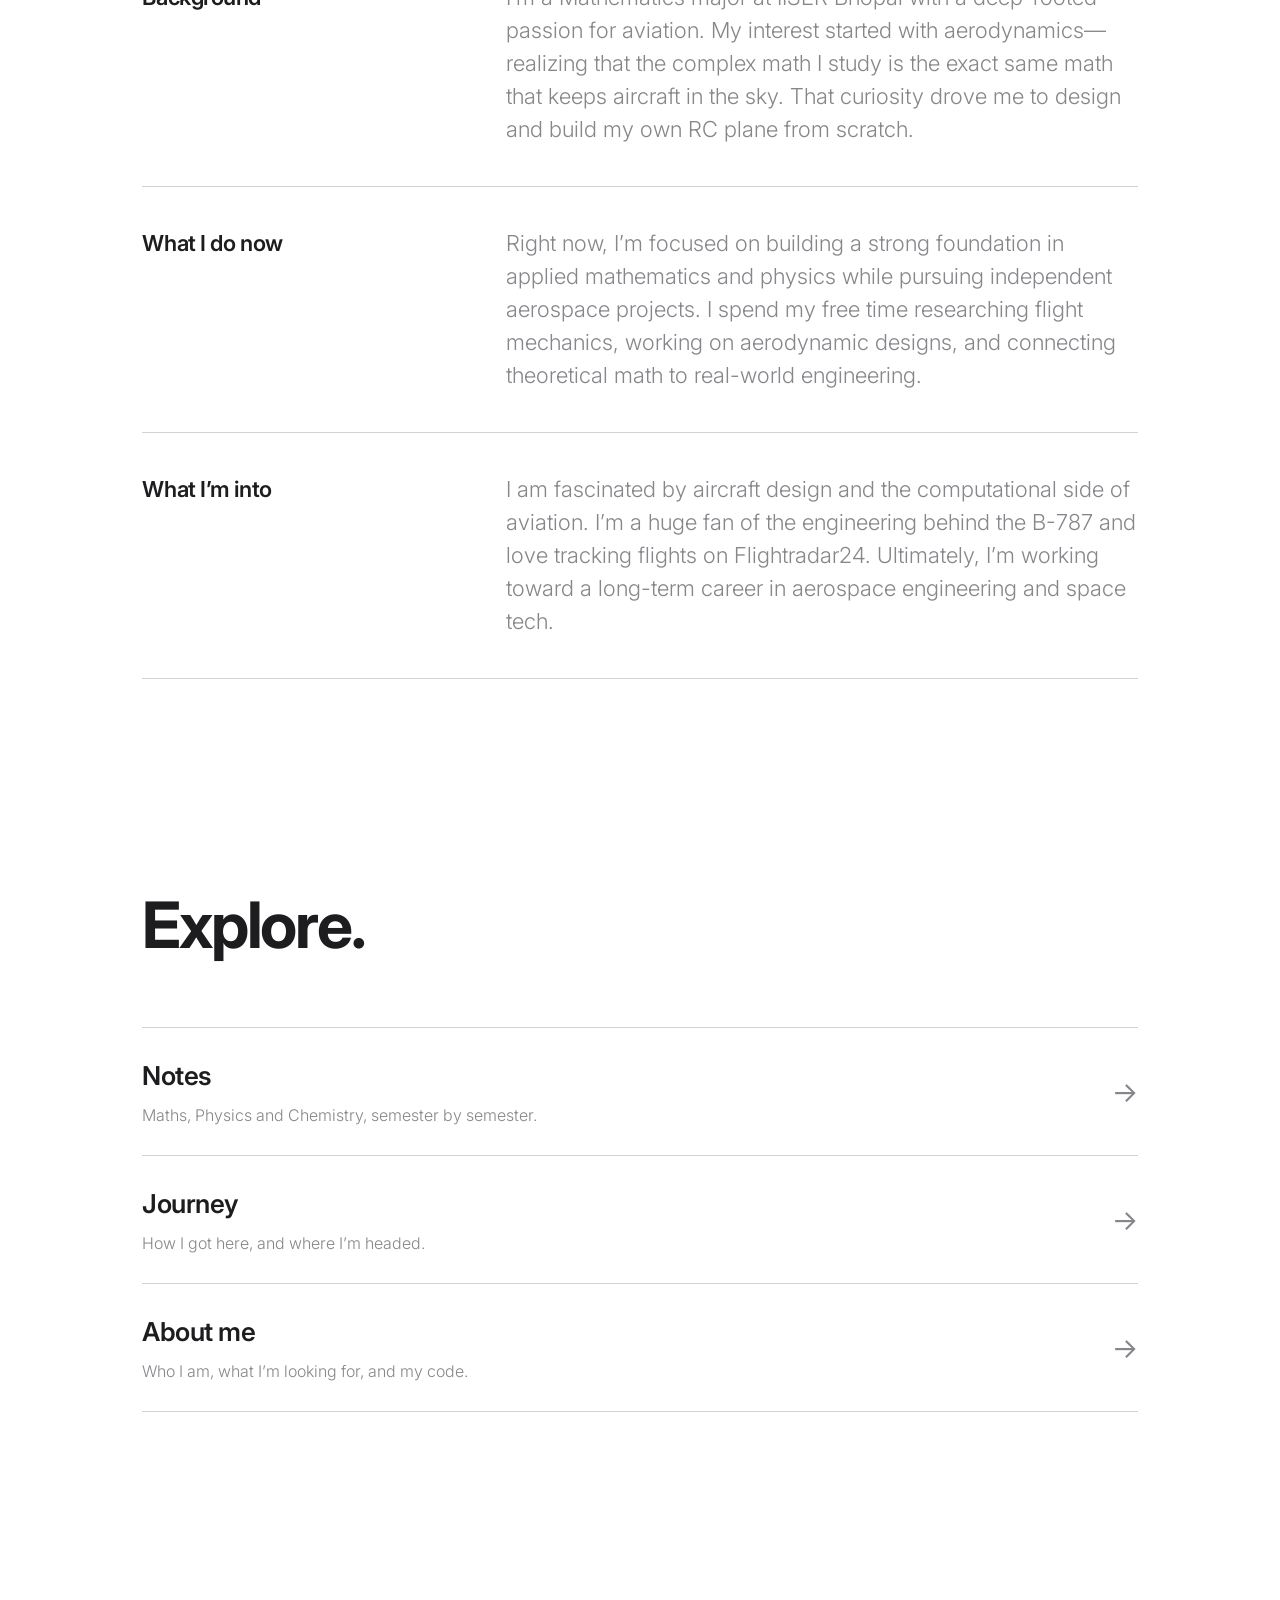
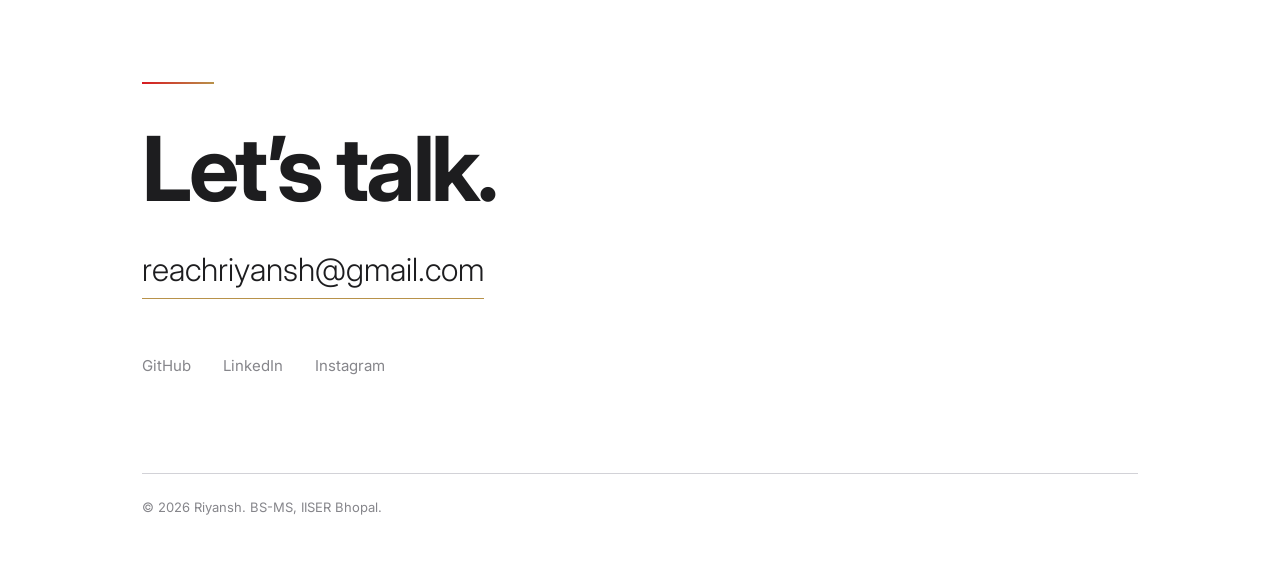
==== commit b44cb8ff: "Bug fixed" ====
--- a/index.html
+++ b/index.html
@@ -47,9 +47,9 @@
   <!-- What I do (edit these) -->
   <section class="work" id="work">
     <h2 class="reveal">A little more about me.</h2>
-    <div class="row reveal"><h3>Background</h3><p>Write one or two lines about your path into aviation: where you studied, where you started, what pulled you in.</p></div>
-    <div class="row reveal"><h3>What I do now</h3><p>Your current role or focus. Keep it plain and specific, as if explaining it to a friend.</p></div>
-    <div class="row reveal"><h3>What I’m into</h3><p>Aircraft you love, routes you’d fly, airlines you admire. This is the place for the Emirates fan in you.</p></div>
+    <div class="row reveal"><h3>Background</h3><p>I’m a Mathematics major at IISER Bhopal with a deep-rooted passion for aviation. My interest started with aerodynamics—realizing that the complex math I study is the exact same math that keeps aircraft in the sky. That curiosity drove me to design and build my own RC plane from scratch.</p></div>
+    <div class="row reveal"><h3>What I do now</h3><p>Right now, I’m focused on building a strong foundation in applied mathematics and physics while pursuing independent aerospace projects. I spend my free time researching flight mechanics, working on aerodynamic designs, and connecting theoretical math to real-world engineering.</p></div>
+    <div class="row reveal"><h3>What I’m into</h3><p>I am fascinated by aircraft design and the computational side of aviation. I’m a huge fan of the engineering behind the B-787 and love tracking flights on Flightradar24. Ultimately, I’m working toward a long-term career in aerospace engineering and space tech.</p></div>
   </section>
 
   <!-- Explore: easy navigation at the bottom of the intro page -->
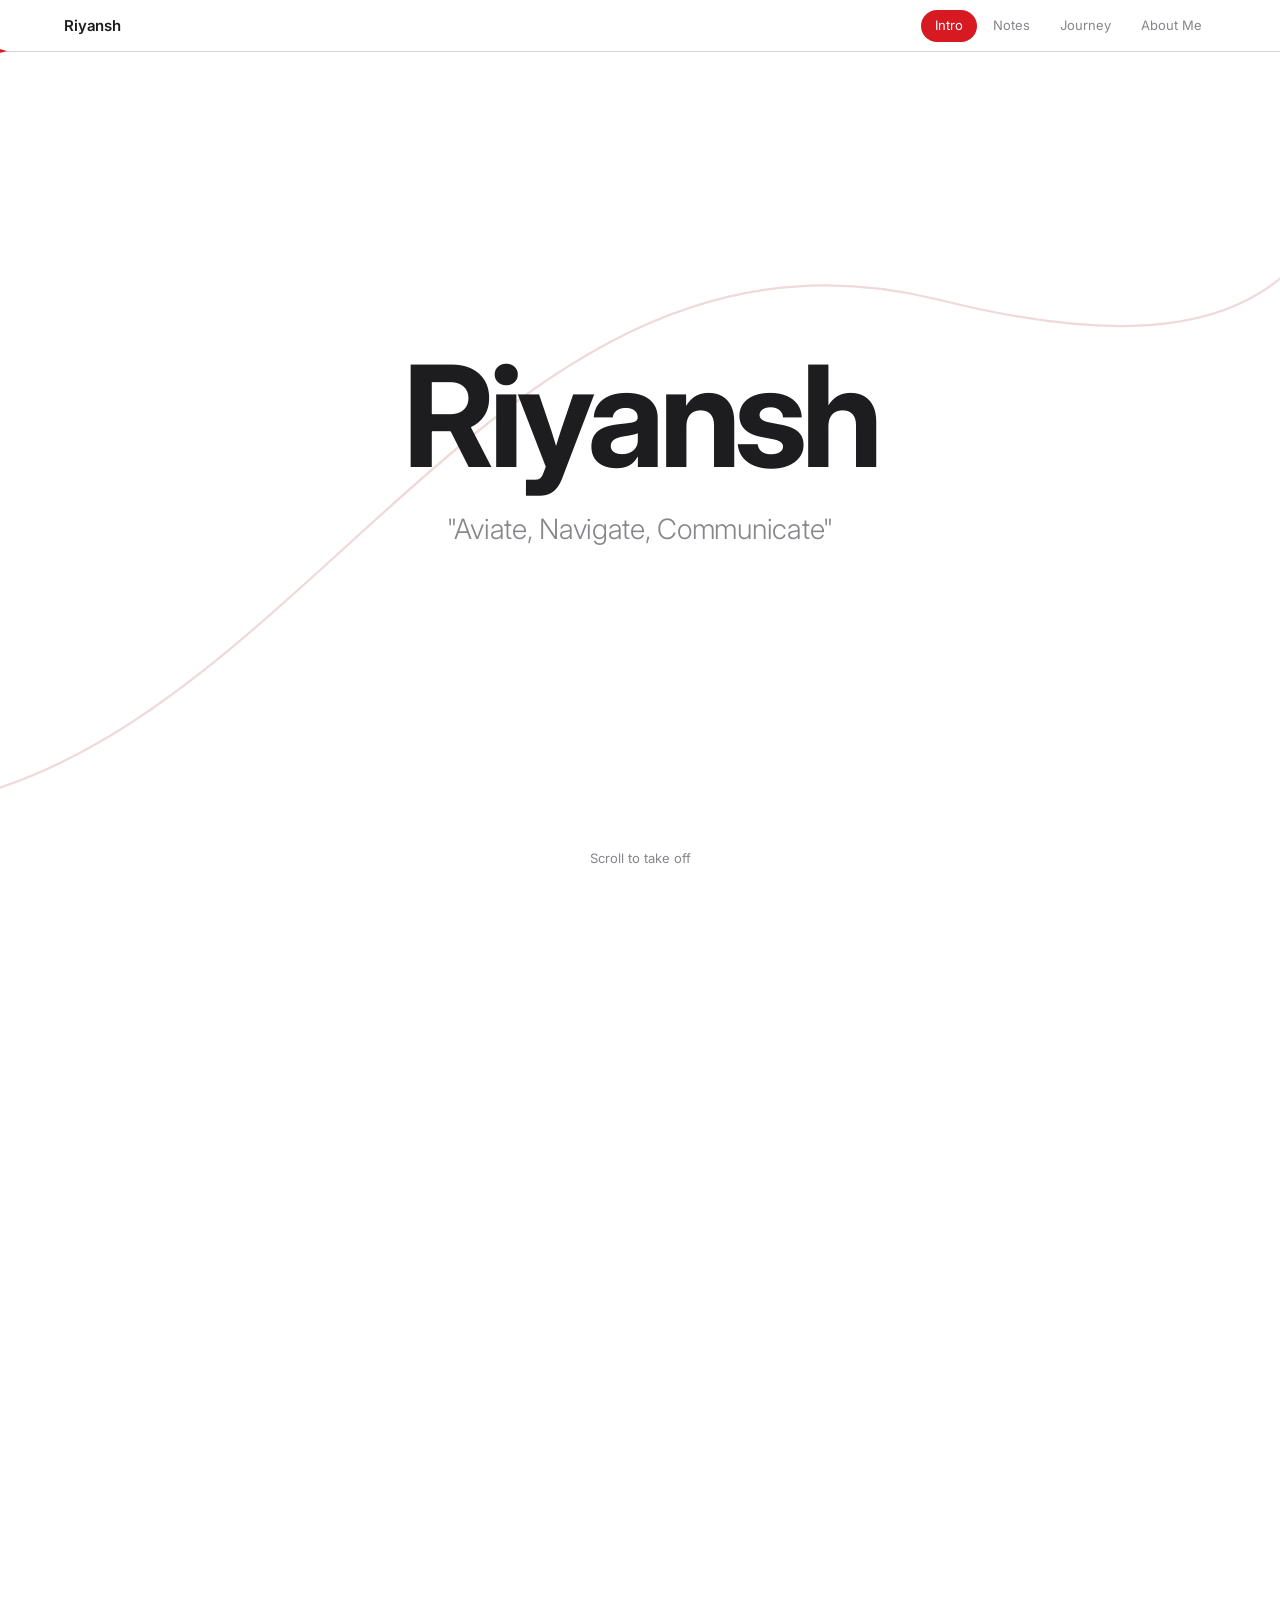
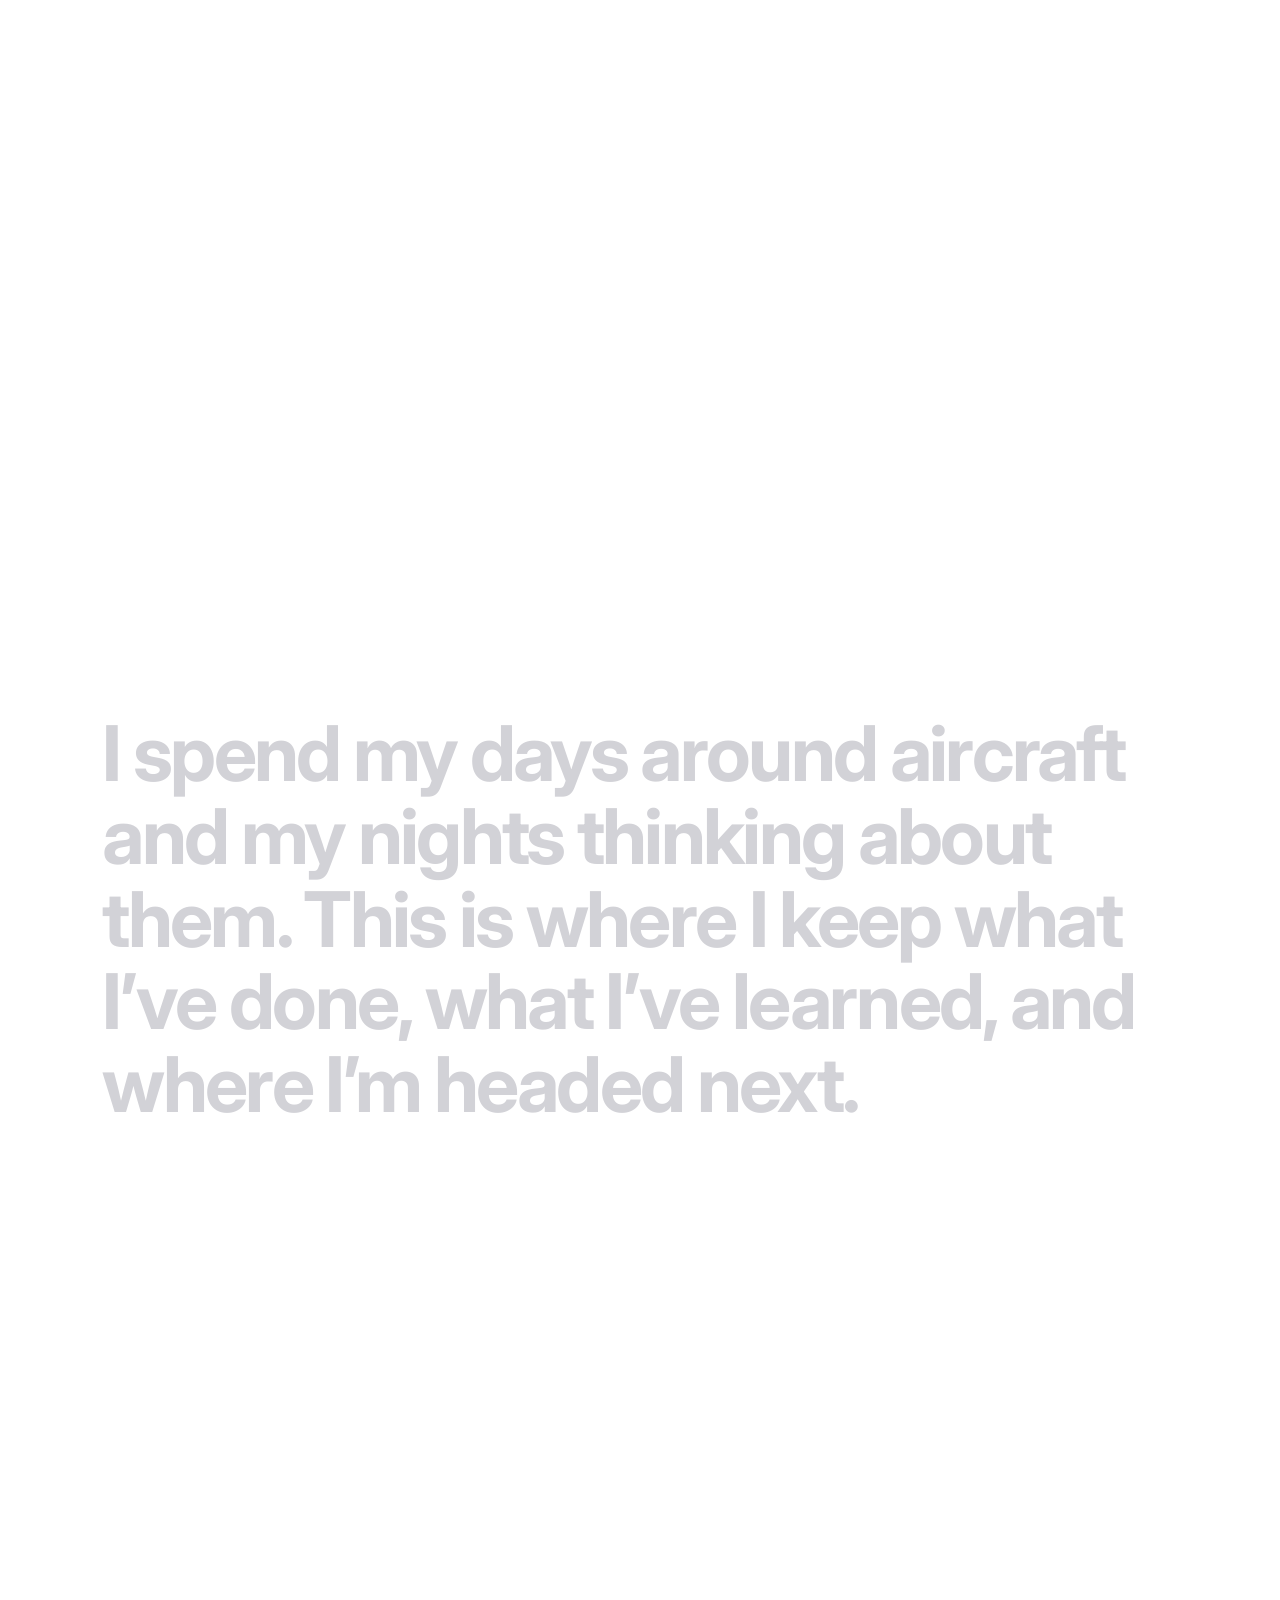
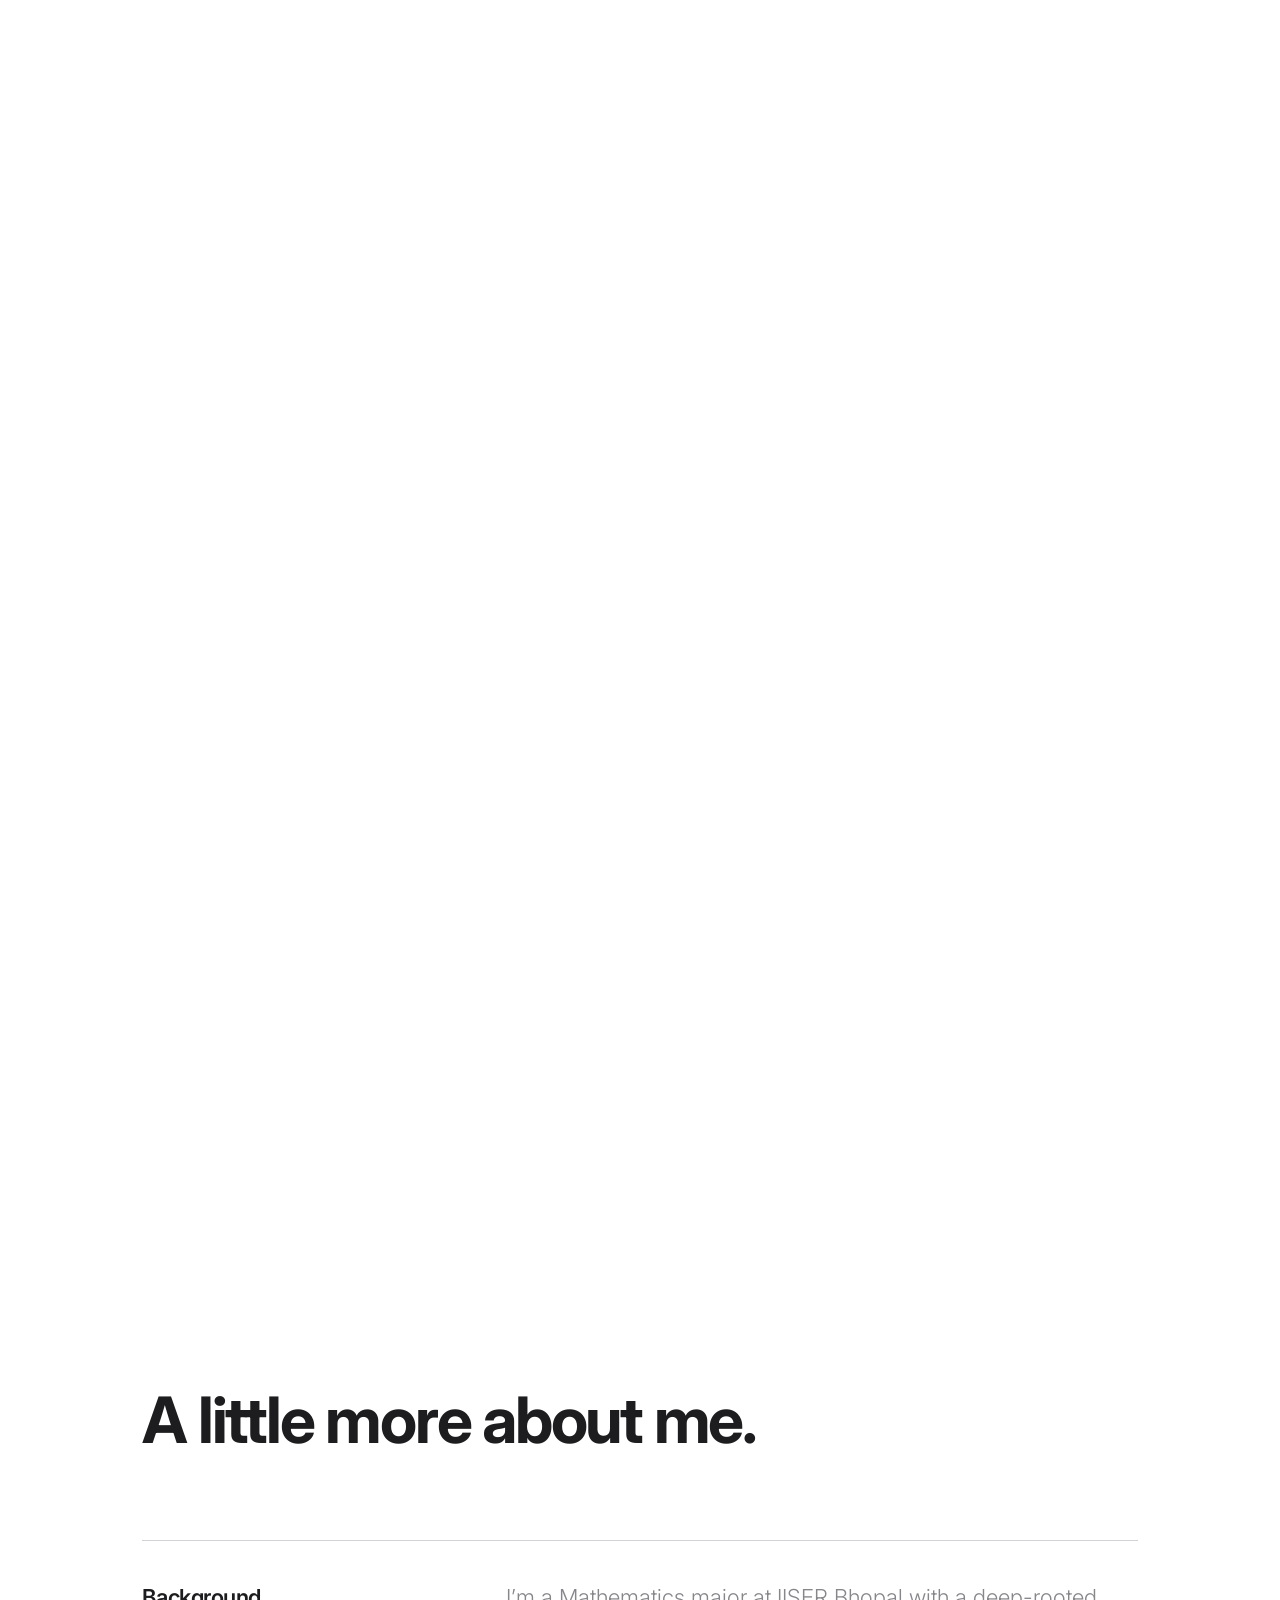
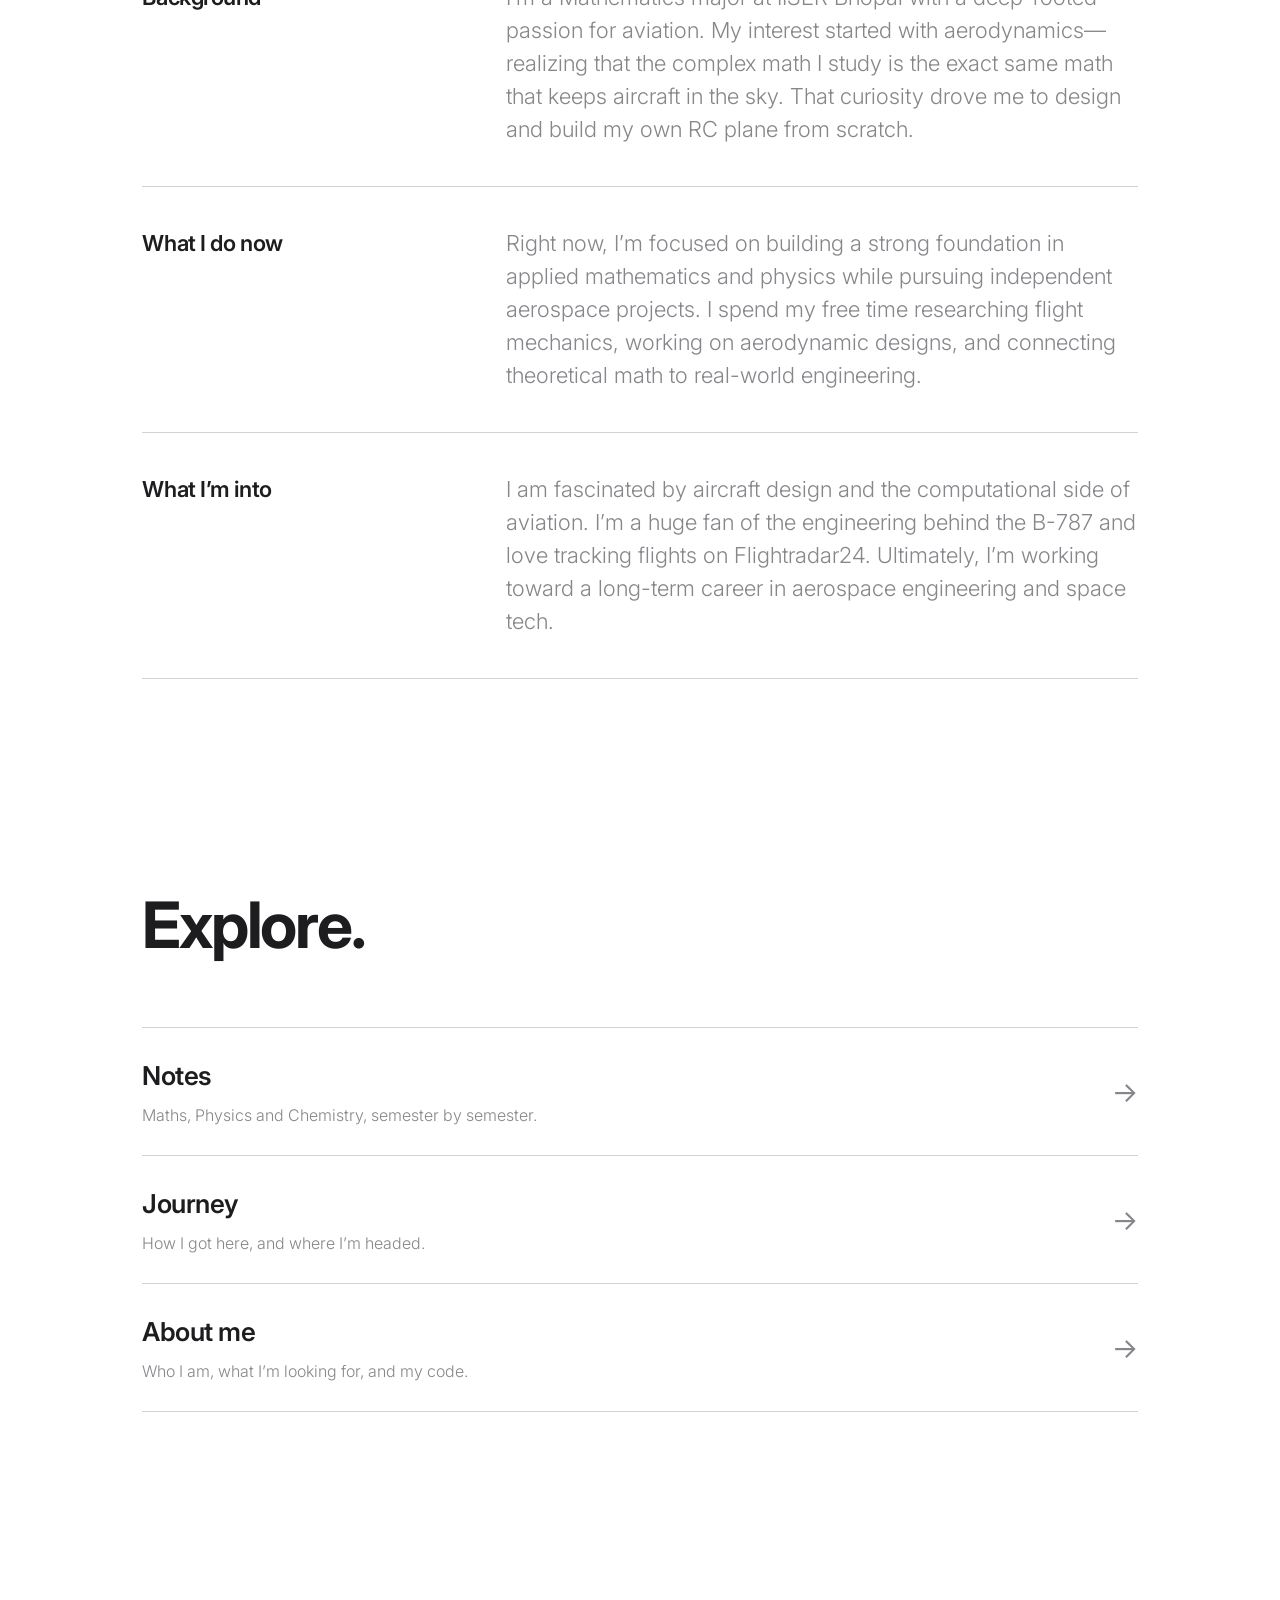
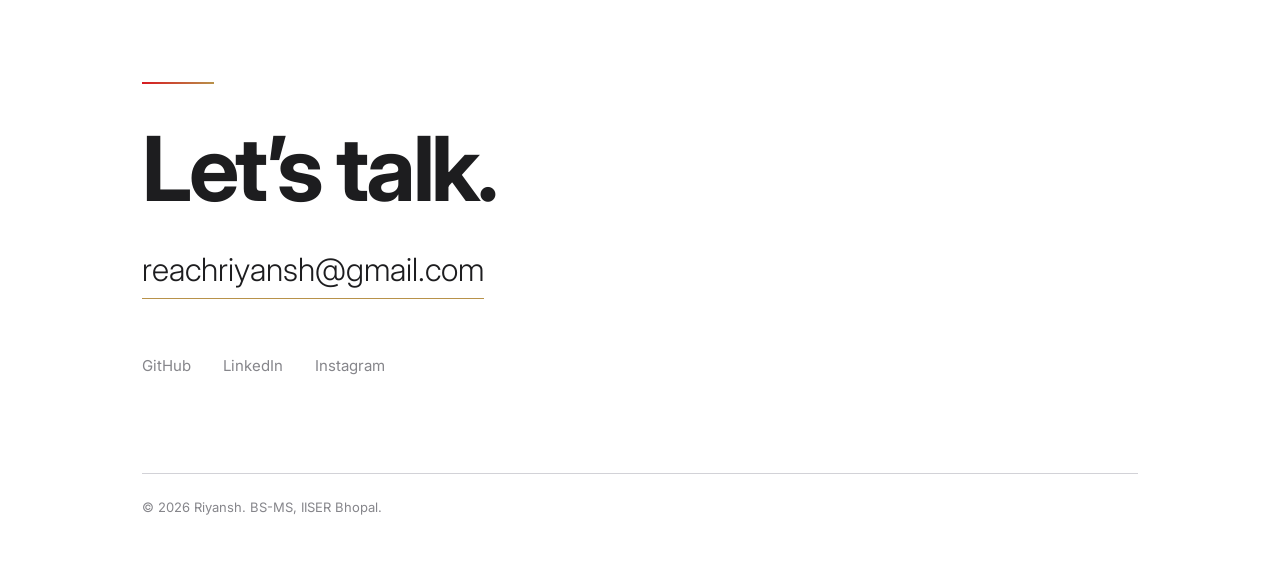
==== commit 67ffb93c: "All fixed" ====
--- a/index.html
+++ b/index.html
@@ -31,7 +31,7 @@
       </svg>
       <div class="copy" id="introCopy">
         <h1>Riyansh</h1>
-        <p>Aviation. Built properly.</p>
+        <p>"Aviate, Navigate, Communicate"</p>
       </div>
       <div class="hint" id="hint">Scroll to take off</div>
     </div>
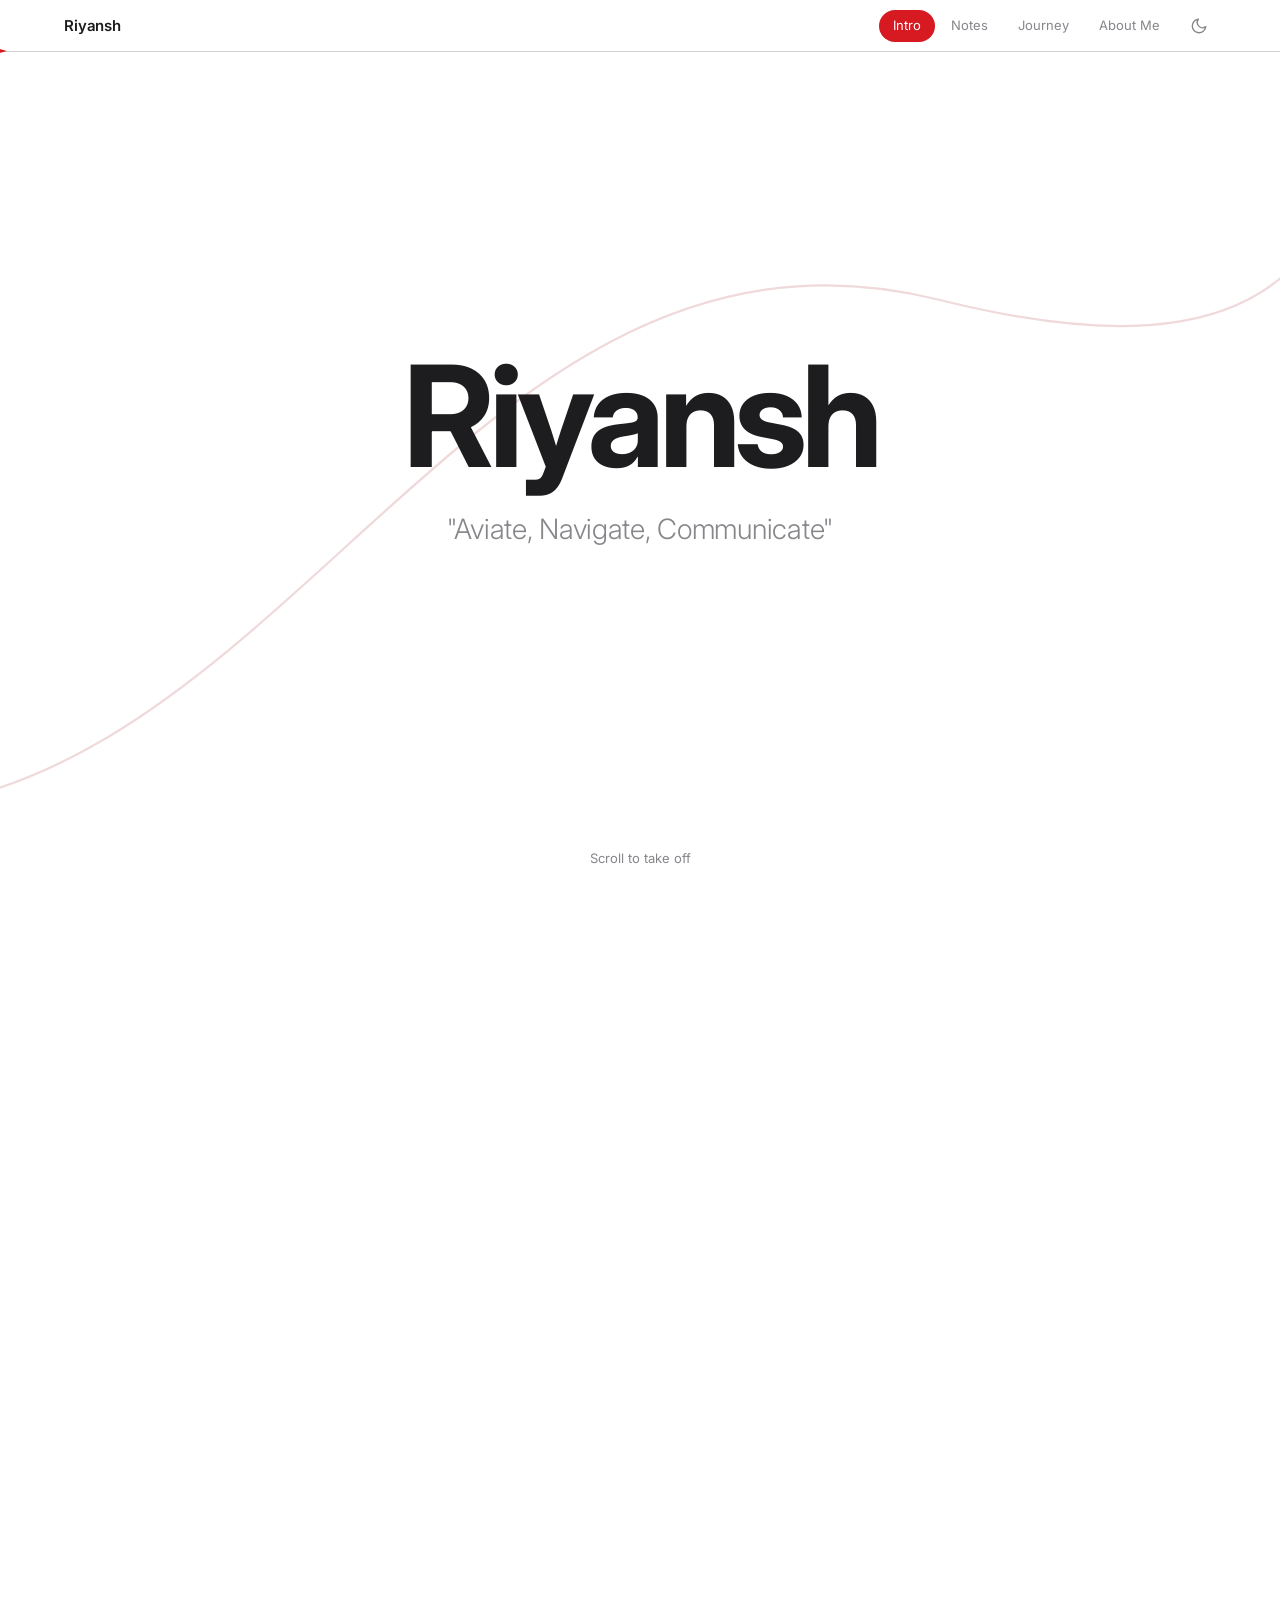
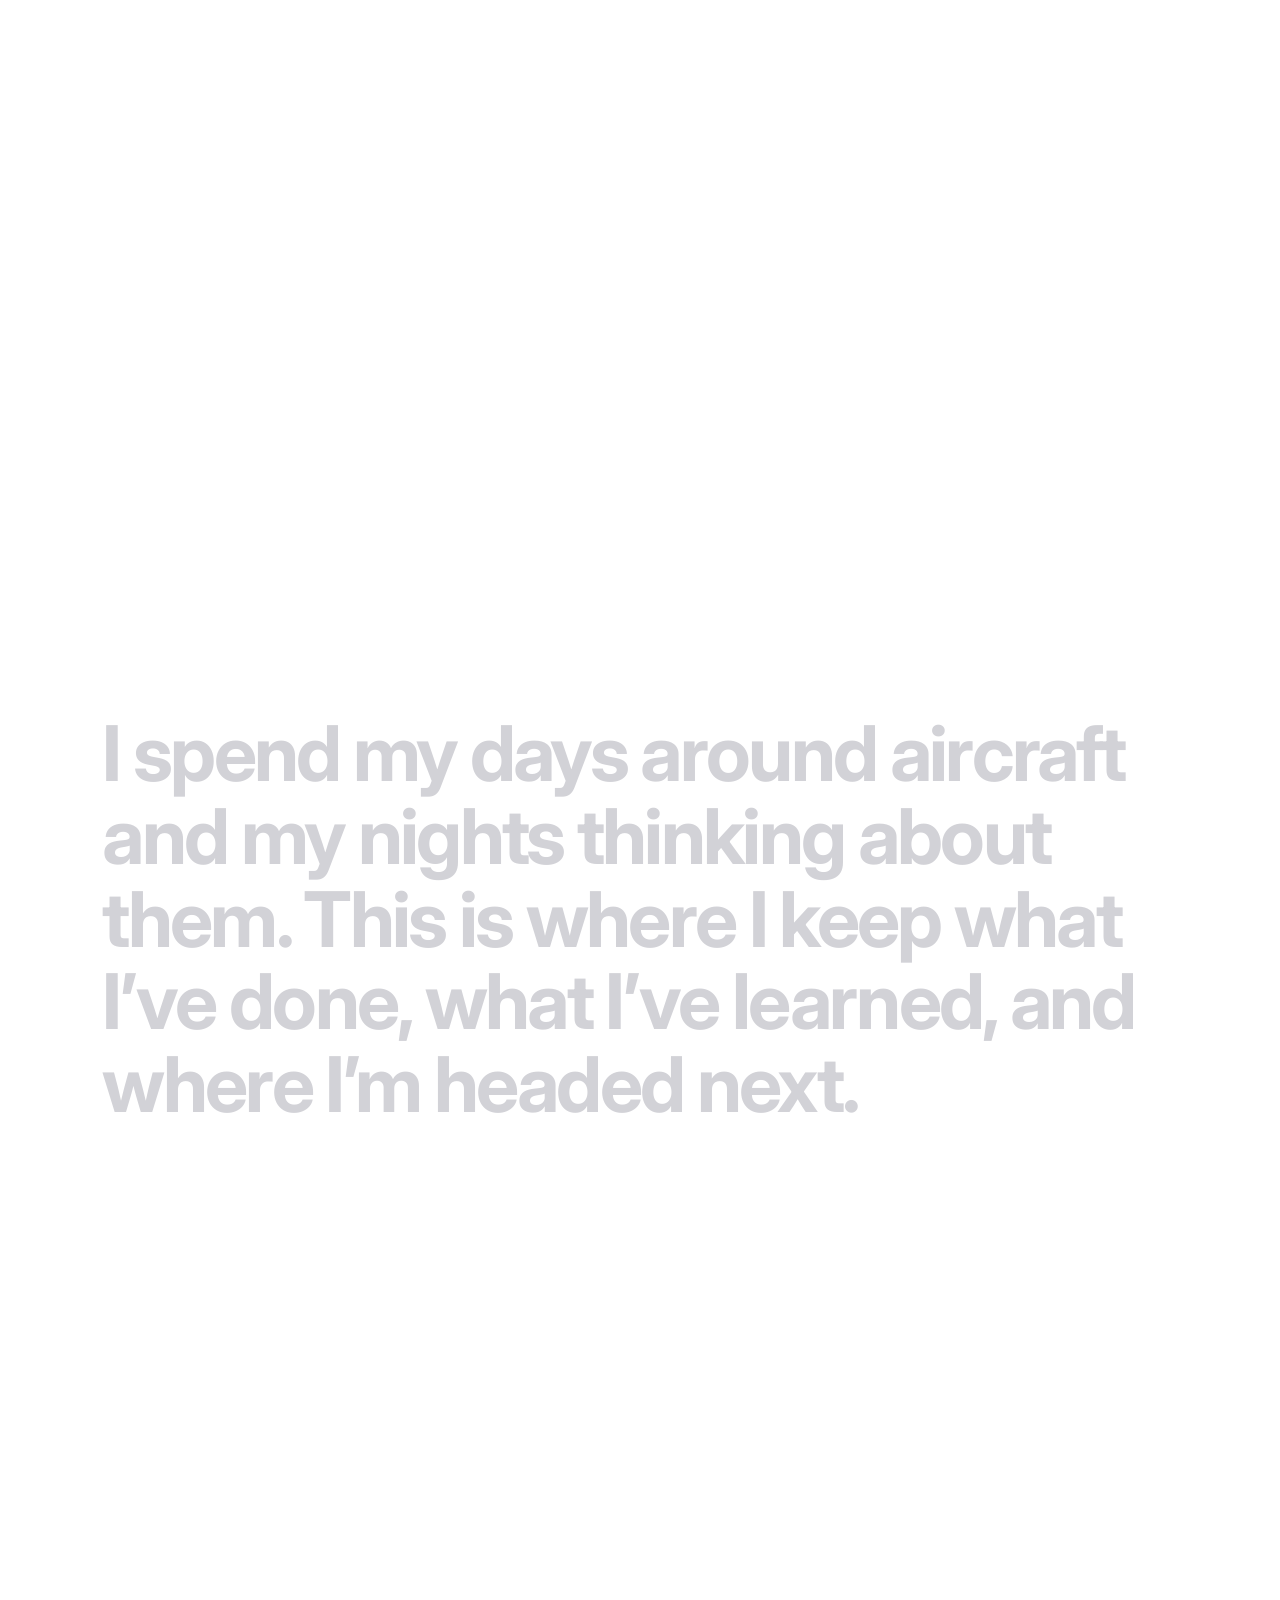
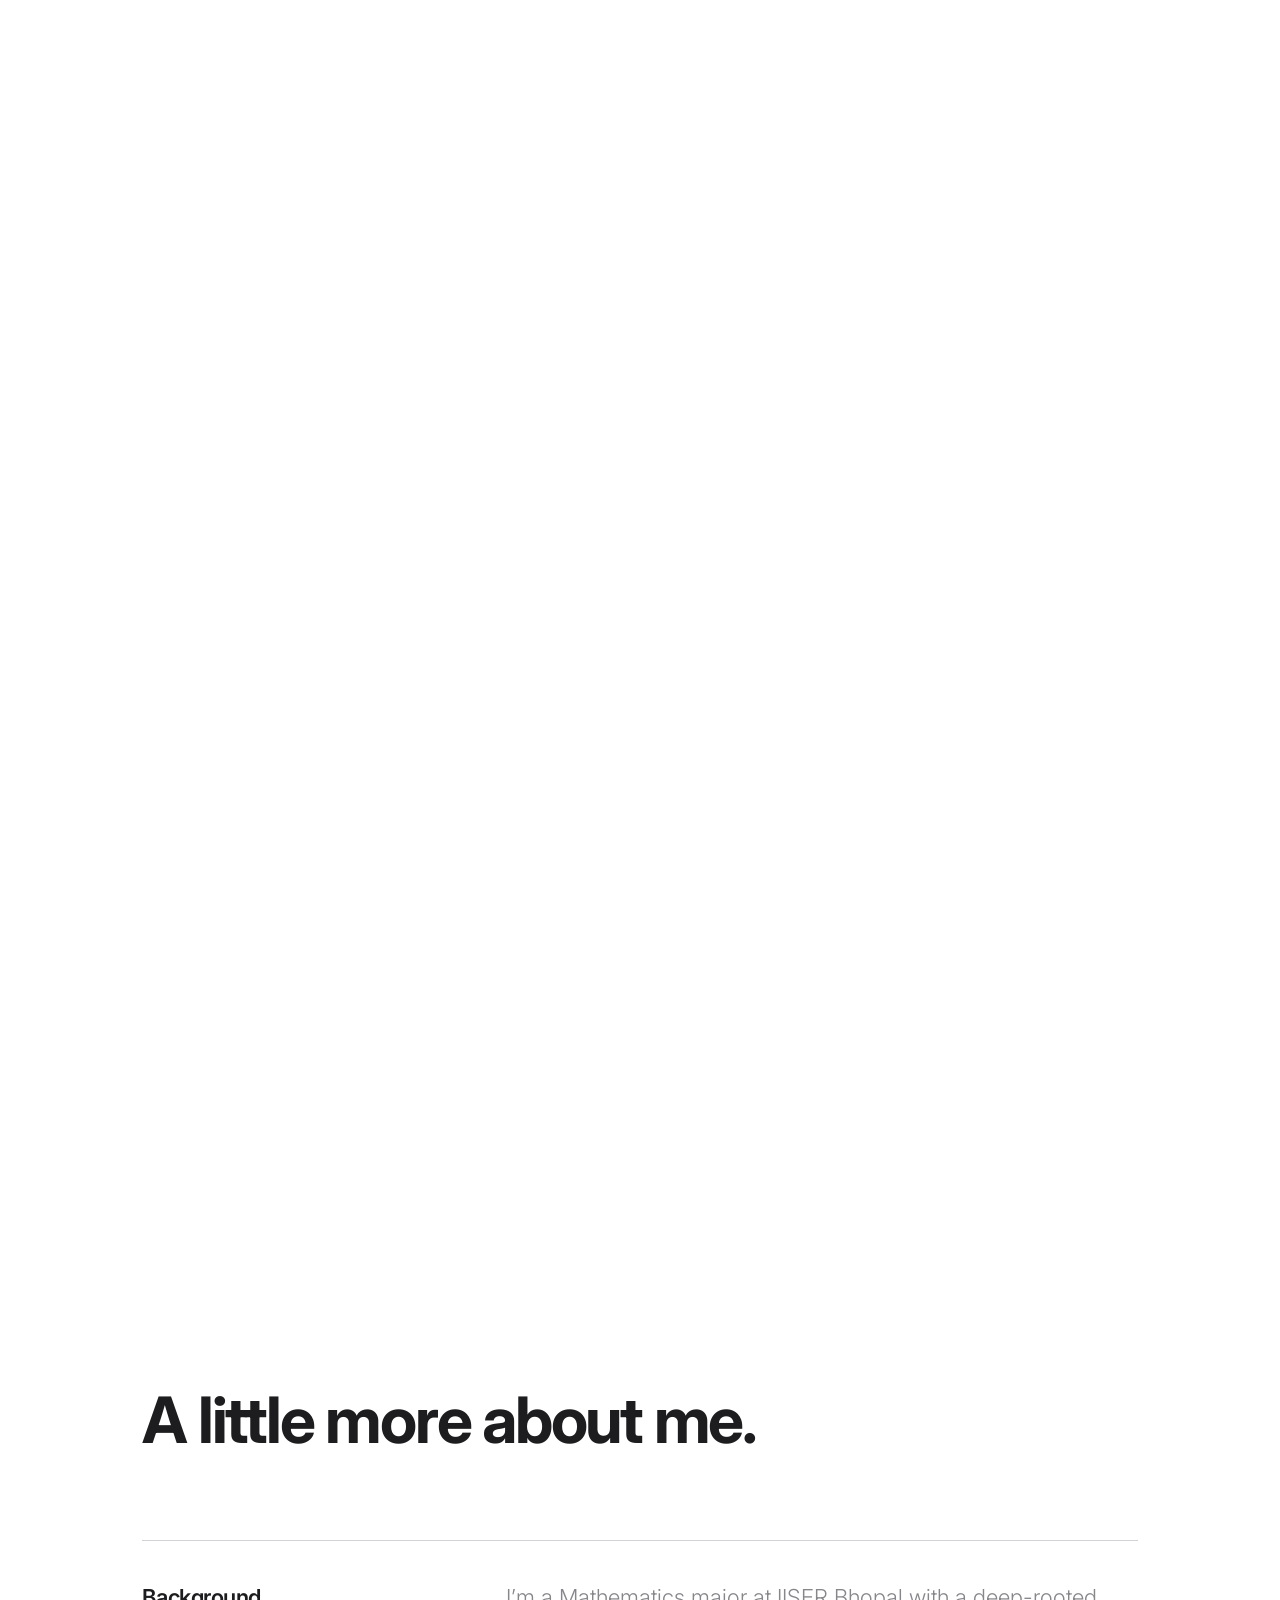
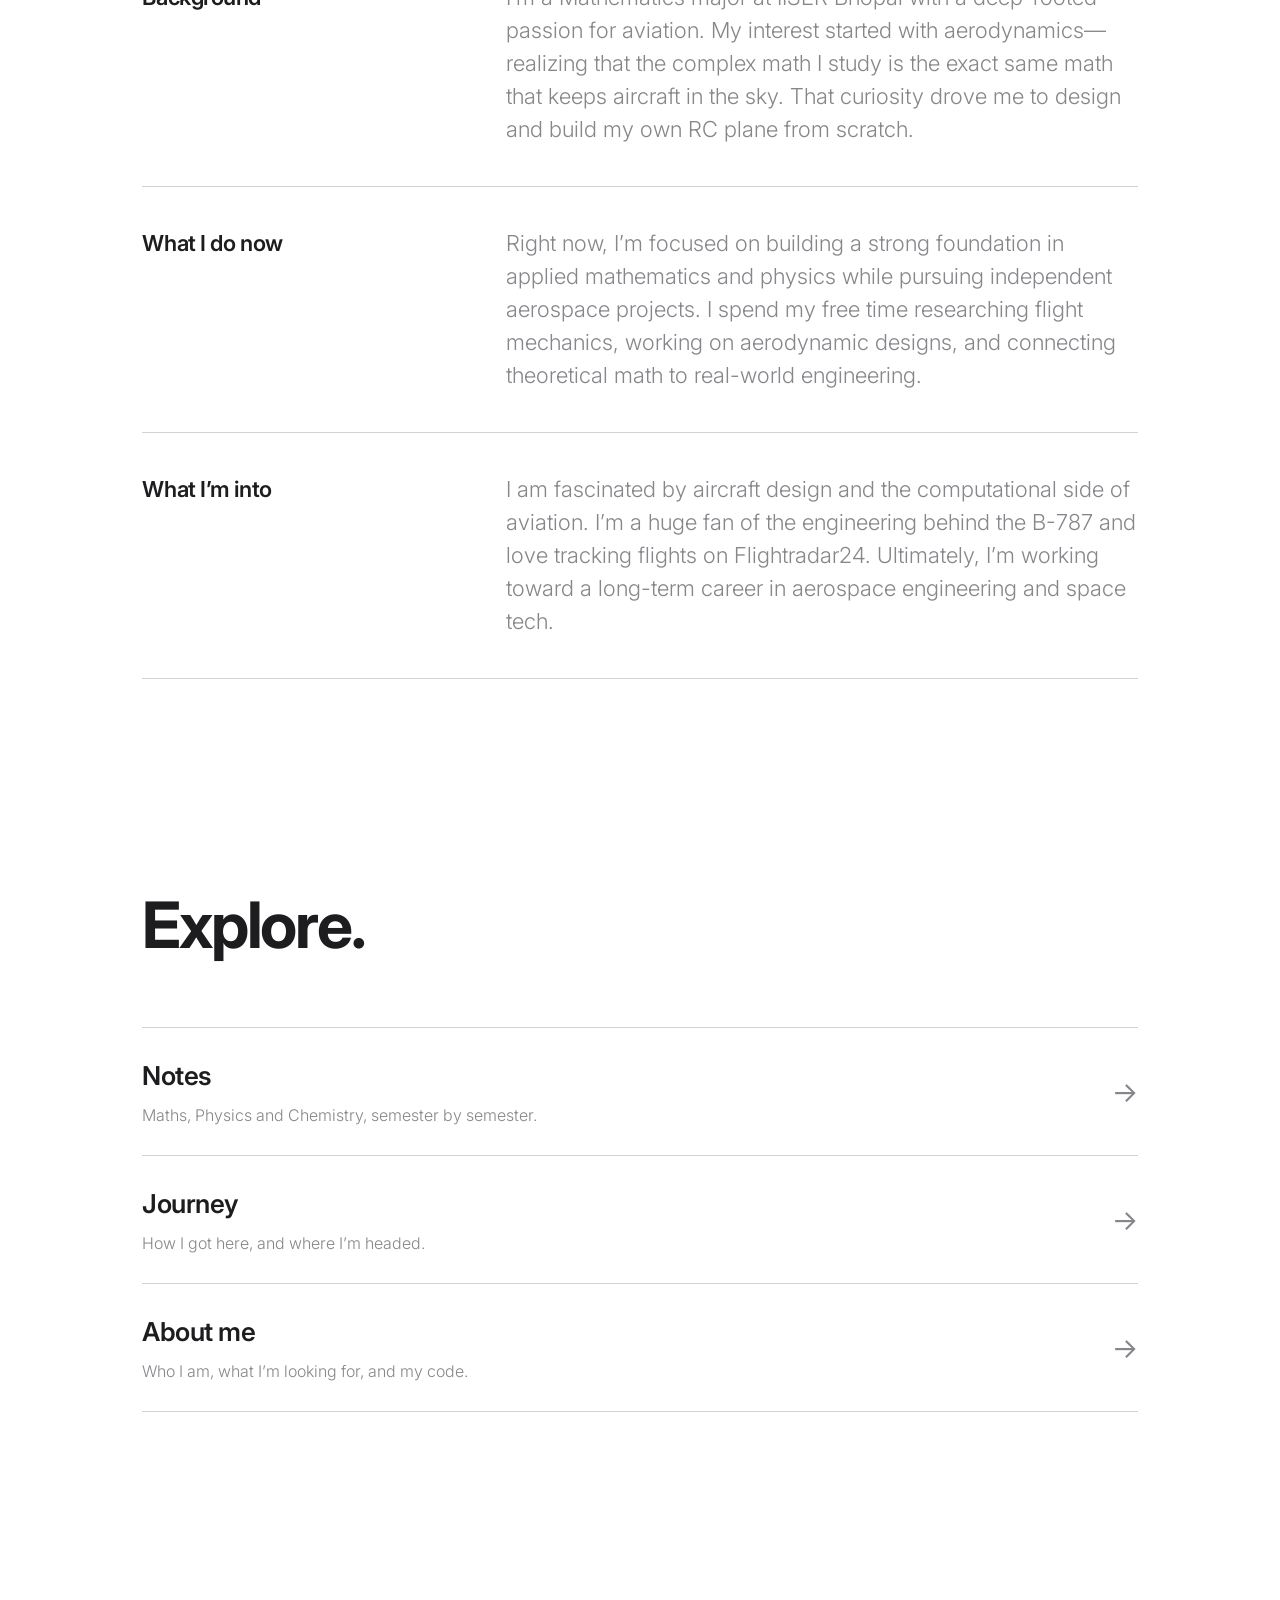
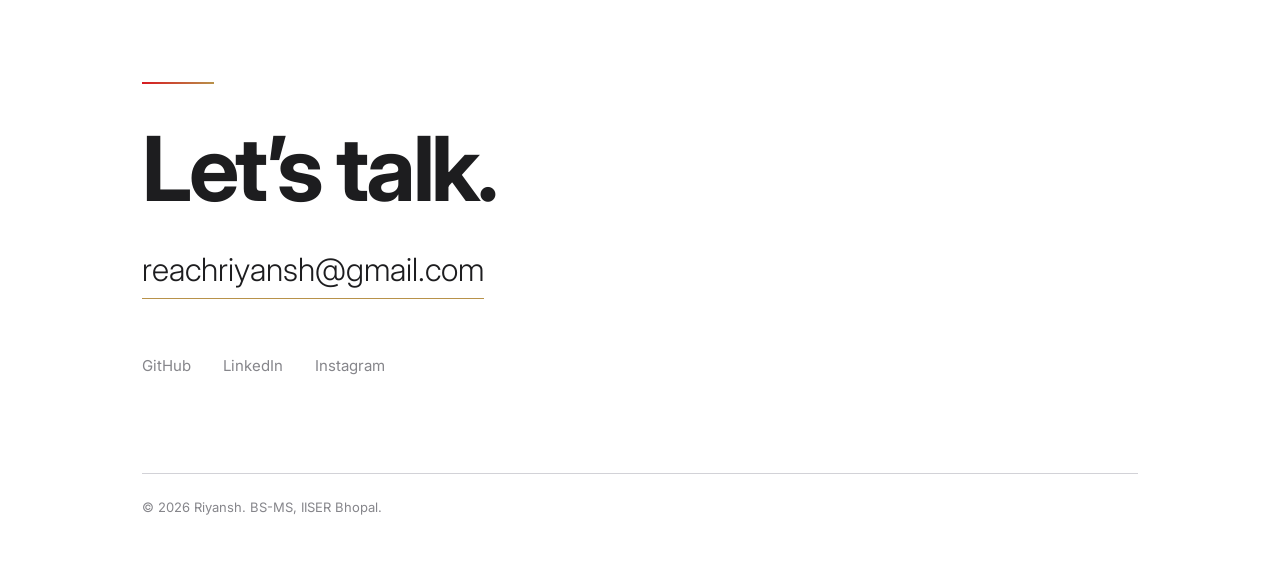
==== commit 5992a149: "Added button for dark mode" ====
--- a/index.html
+++ b/index.html
@@ -9,12 +9,14 @@
 <link href="https://fonts.googleapis.com/css2?family=Inter:wght@300;400;600;700&display=swap" rel="stylesheet">
 <link rel="stylesheet" href="common.css">
 <link rel="stylesheet" href="style.css">
+<script src="theme.js"></script>
 </head>
 <body>
 
 <nav>
   <a class="brand" href="index.html">Riyansh</a>
   <div class="menu"><a href="index.html" aria-current="page">Intro</a><a href="notes.html">Notes</a><a href="journey.html">Journey</a><a href="about.html">About Me</a></div>
+  <button class="theme" id="theme" type="button" aria-label="Switch to dark mode" aria-pressed="false"><svg class="moon" viewBox="0 0 24 24" aria-hidden="true"><path d="M21 12.8A9 9 0 1 1 11.2 3a7 7 0 0 0 9.8 9.8z"/></svg><svg class="sun" viewBox="0 0 24 24" aria-hidden="true"><circle cx="12" cy="12" r="4"/><path d="M12 2v2M12 20v2M4.9 4.9l1.4 1.4M17.7 17.7l1.4 1.4M2 12h2M20 12h2M4.9 19.1l1.4-1.4M17.7 6.3l1.4-1.4"/></svg></button>
   <div class="progress" aria-hidden="true"><i id="bar"></i>
     <svg id="mini" viewBox="0 0 28 24"><path d="M28 12 L2 5 L7 12 L2 19 Z"/></svg>
   </div>
@@ -71,7 +73,7 @@
   <div class="links">
     <a href="https://github.com/reachriyansh"target="_blank" rel="noopener noreferrer">GitHub</a>
     <a href="https://www.linkedin.com/in/reachriyansh/"target="_blank" rel="noopener noreferrer" >LinkedIn</a>
-    <a href="https://www.instagram.com/reachriyansh/" target="_blank" rel="noopener noreferrer">Instagram</a>
+    <a href="https://www.instagram.com/about__._ri._/" target="_blank" rel="noopener noreferrer">Instagram</a>
   </div>
   <p class="legal">© <span id="yr"></span> Riyansh. BS-MS, IISER Bhopal.</p>
 </footer>
--- a/common.css
+++ b/common.css
@@ -1,17 +1,24 @@
-:root{--bg:#fff;--ink:#1d1d1f;--muted:#86868b;--faint:#d2d2d7;--red:#d71921;--gold:#b8924a}
+:root{color-scheme:light;--nav-bg:rgba(255,255,255,.72);--route:#f0d9da;--bg:#fff;--ink:#1d1d1f;--muted:#86868b;--faint:#d2d2d7;--red:#d71921;--gold:#b8924a}
 *{box-sizing:border-box;margin:0;padding:0}
 html{scroll-behavior:smooth}
 body{background:var(--bg);color:var(--ink);font-family:Inter,-apple-system,"Helvetica Neue",Arial,sans-serif;-webkit-font-smoothing:antialiased;line-height:1.5}
 a{color:inherit;text-decoration:none}
 :focus-visible{outline:2px solid var(--red);outline-offset:4px;border-radius:4px}
+:root[data-theme="dark"]{color-scheme:dark;--bg:#000;--ink:#f5f5f7;--muted:#a1a1a6;--faint:#3a3a3c;--red:#e5262f;--gold:#d4a85a;--nav-bg:rgba(0,0,0,.72);--route:#3a2226}
 
 /* Header, same on every page */
-nav{position:fixed;inset:0 0 auto 0;height:52px;z-index:20;display:flex;align-items:center;justify-content:space-between;padding:0 max(20px,5vw);background:rgba(255,255,255,.72);backdrop-filter:saturate(180%) blur(20px);-webkit-backdrop-filter:saturate(180%) blur(20px)}
+nav{position:fixed;inset:0 0 auto 0;height:52px;z-index:20;display:flex;align-items:center;justify-content:space-between;padding:0 max(20px,5vw);background:var(--nav-bg);backdrop-filter:saturate(180%) blur(20px);-webkit-backdrop-filter:saturate(180%) blur(20px)}
 nav .brand{font-weight:600;letter-spacing:-.01em;font-size:15px}
 .menu{display:flex;gap:2px;margin-left:auto}
 .menu a{font-size:13px;padding:6px 14px;border-radius:980px;color:var(--muted);transition:color .2s,background .2s}
 .menu a:hover{color:var(--ink)}
 .menu a[aria-current="page"]{background:var(--red);color:#fff}
+.theme{margin-left:8px;width:34px;height:34px;border-radius:50%;border:0;background:transparent;color:var(--muted);cursor:pointer;display:grid;place-items:center;transition:color .2s,background .2s}
+.theme:hover{color:var(--ink)}
+.theme svg{width:18px;height:18px;fill:none;stroke:currentColor;stroke-width:1.8;stroke-linecap:round;stroke-linejoin:round}
+.theme .sun{display:none}
+:root[data-theme="dark"] .theme .sun{display:block}
+:root[data-theme="dark"] .theme .moon{display:none}
 .progress{position:absolute;left:0;bottom:0;height:1px;width:100%;background:var(--faint)}
 .progress i{position:absolute;left:0;top:0;height:1px;width:0;background:var(--gold)}
 .progress svg{position:absolute;top:-6px;left:0;width:14px;height:12px;transform:translateX(-7px);fill:var(--red)}
--- a/style.css
+++ b/style.css
@@ -51,4 +51,8 @@
 @media (max-width:560px){
   .explore .list a{grid-template-columns:1fr auto}
   .explore .list .meta{grid-column:2;grid-row:1 / span 2}
-}+}
+
+/* Theme-aware intro artwork */
+#route{stroke:var(--route)}
+#plane path{fill:var(--gold)}
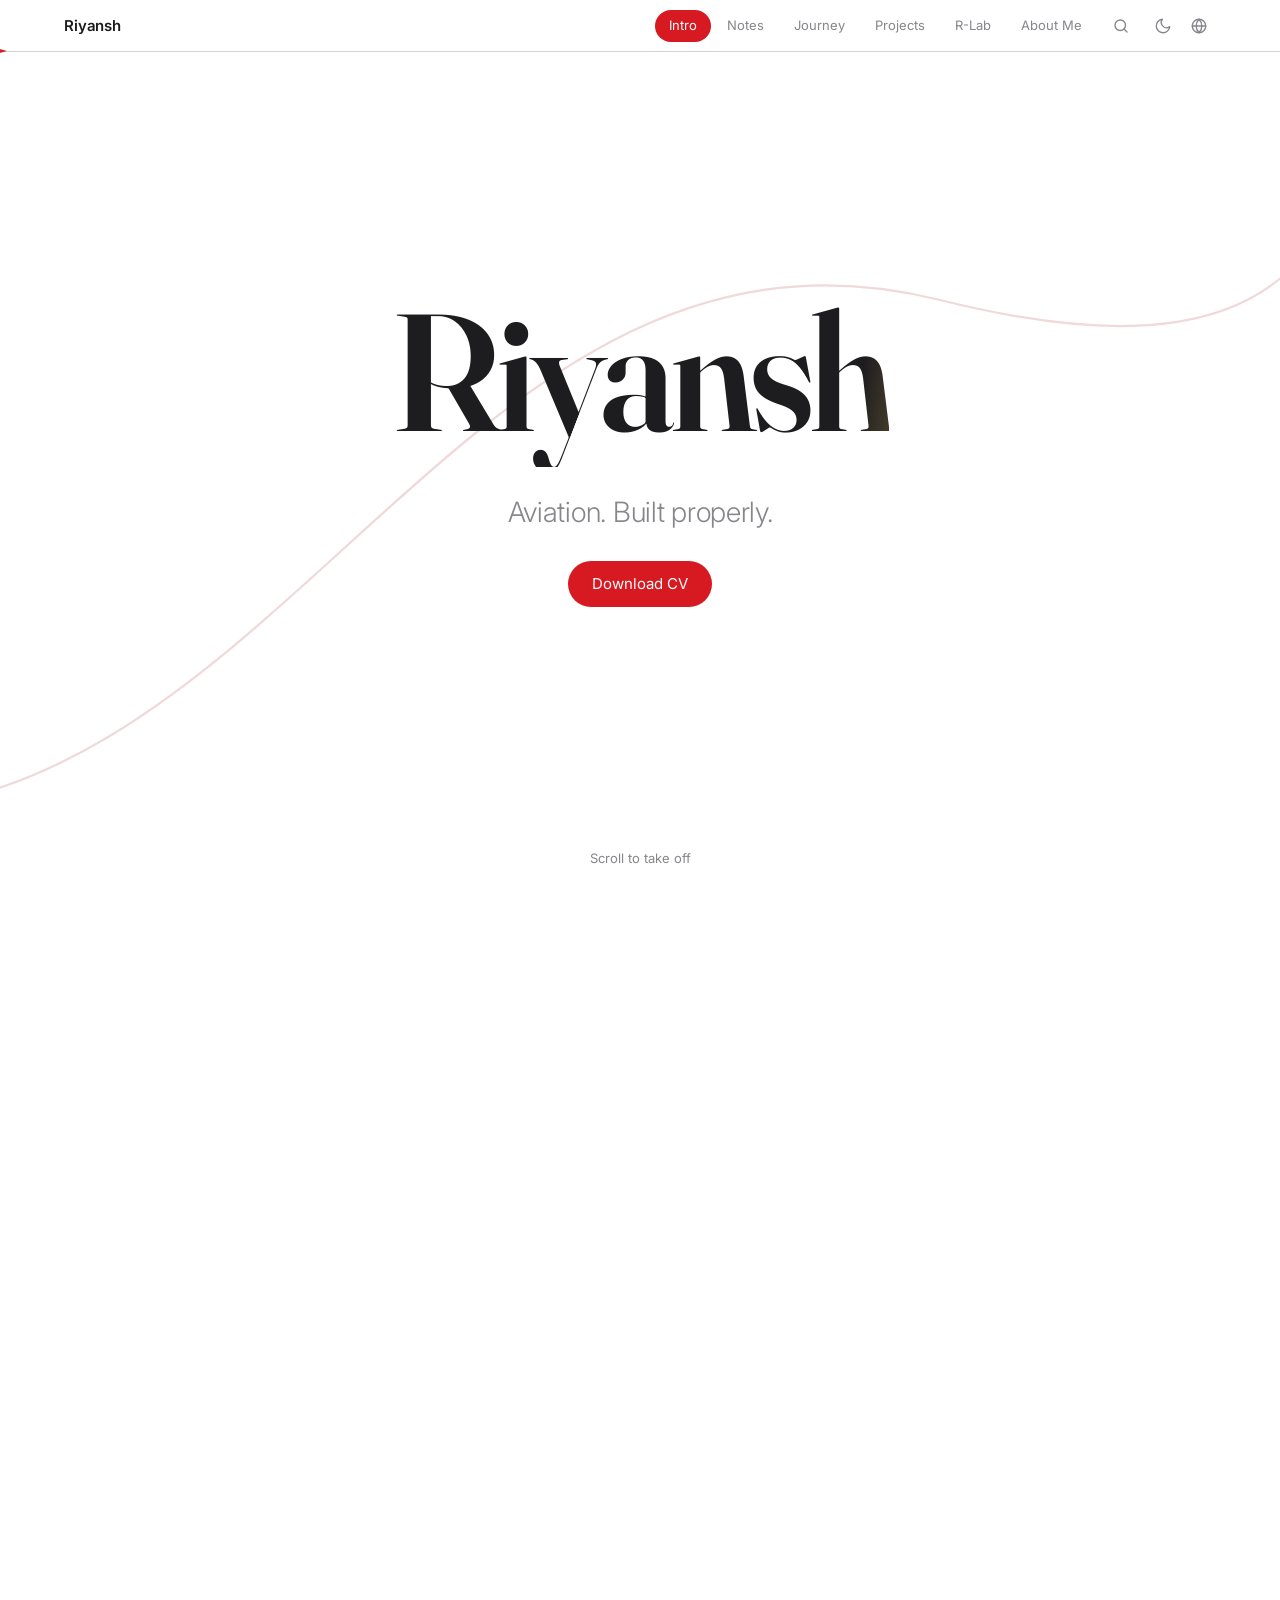
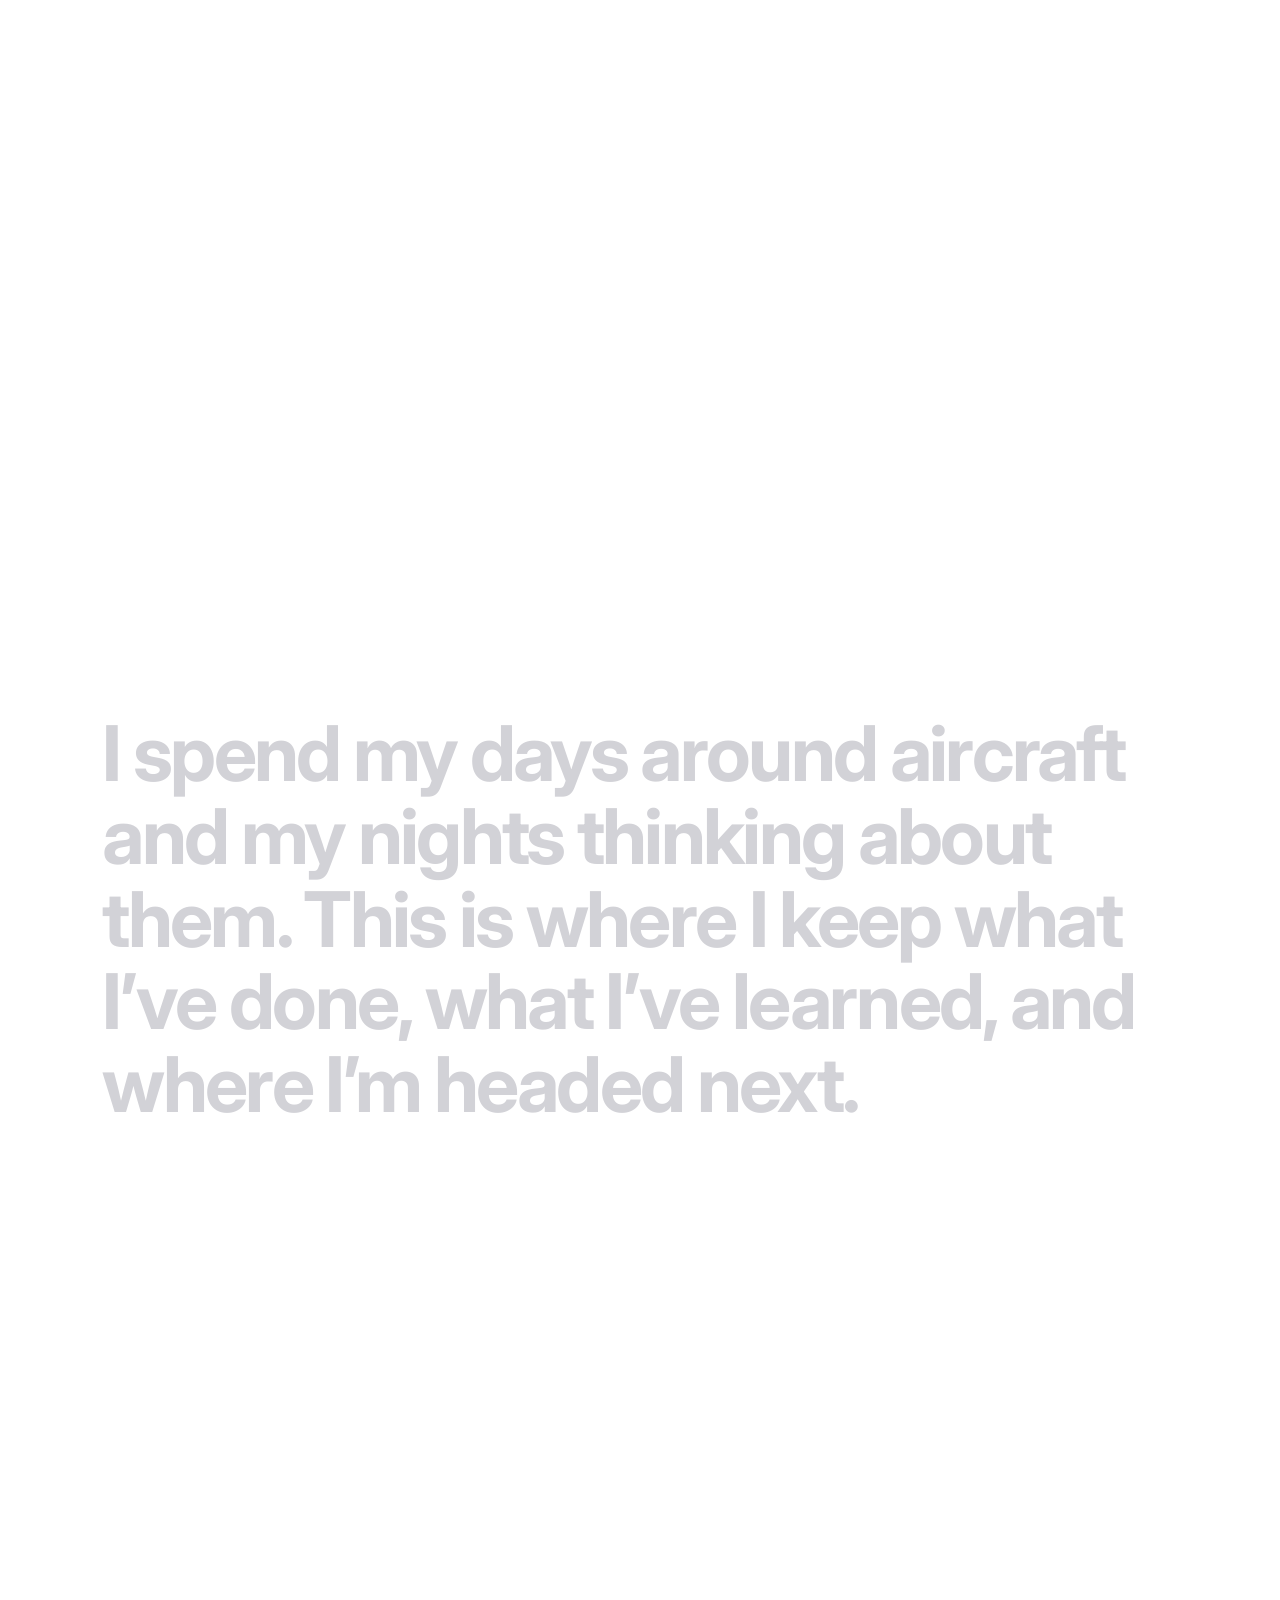
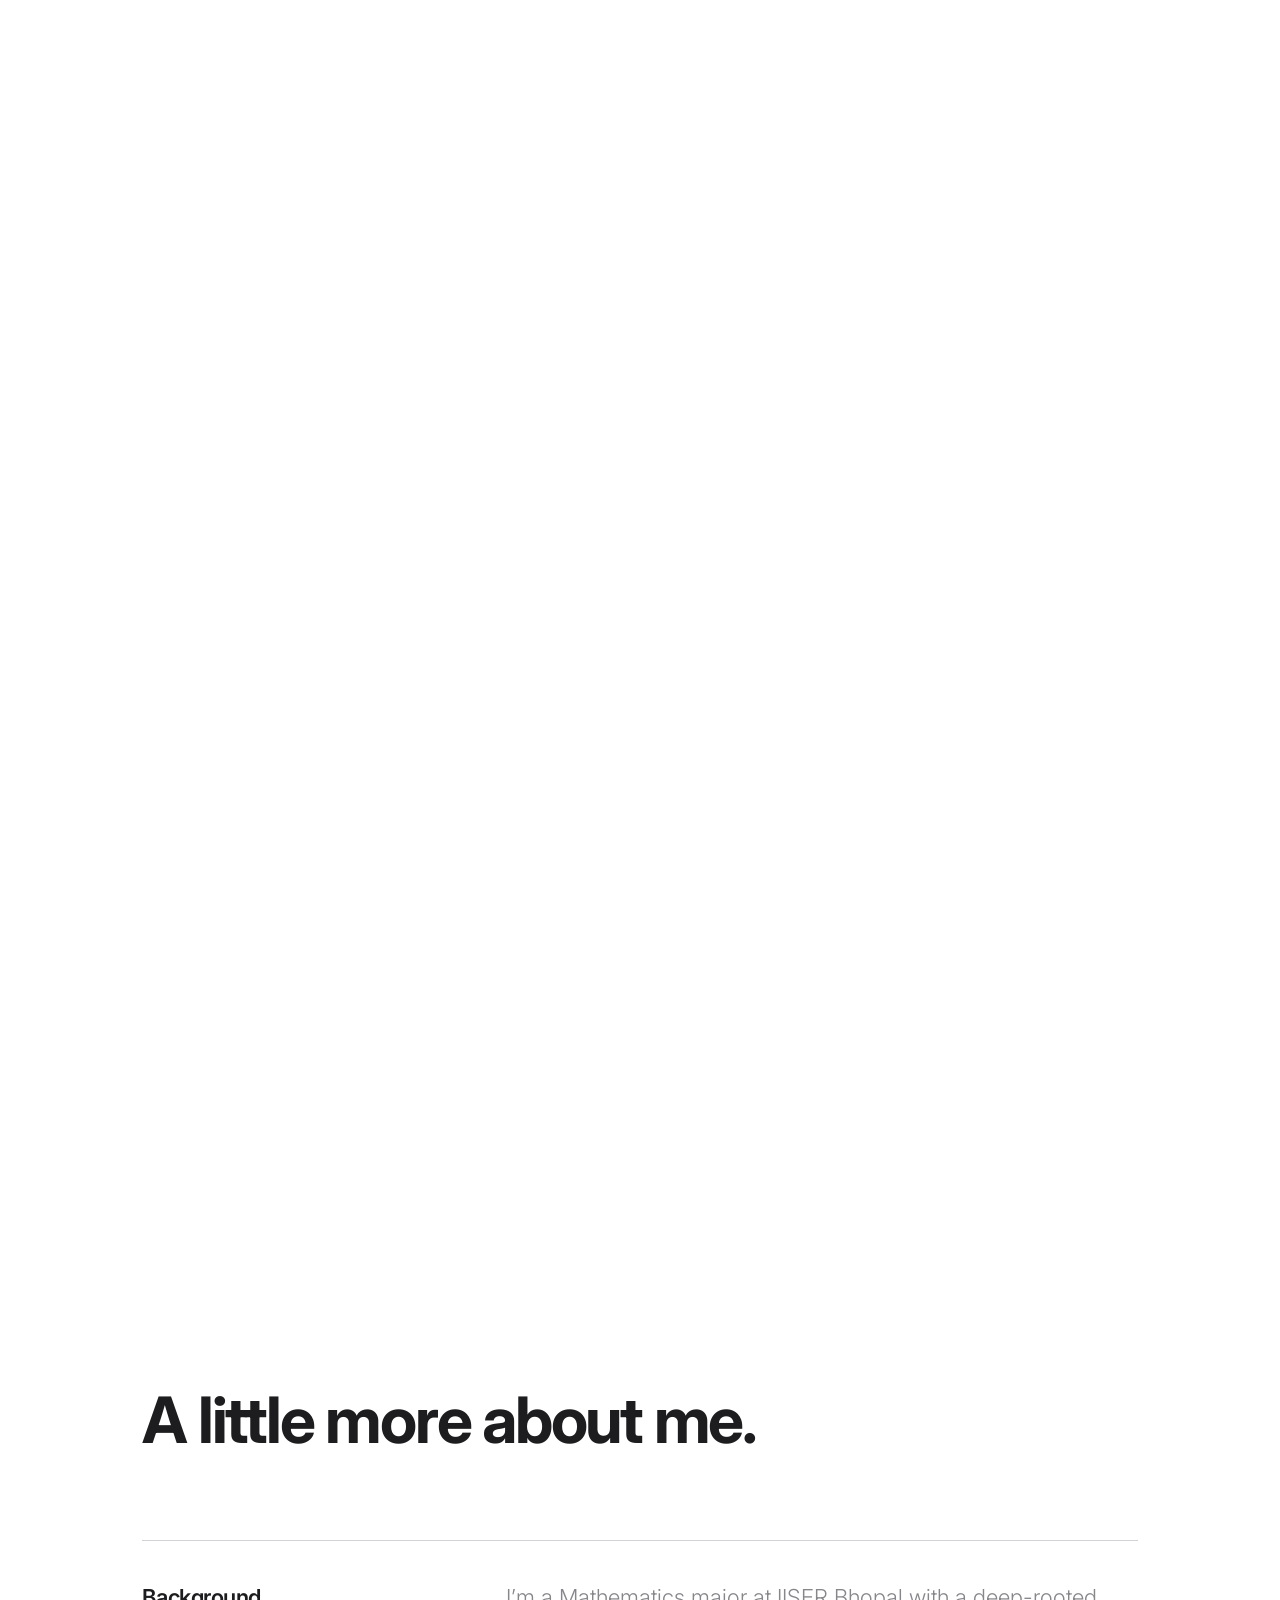
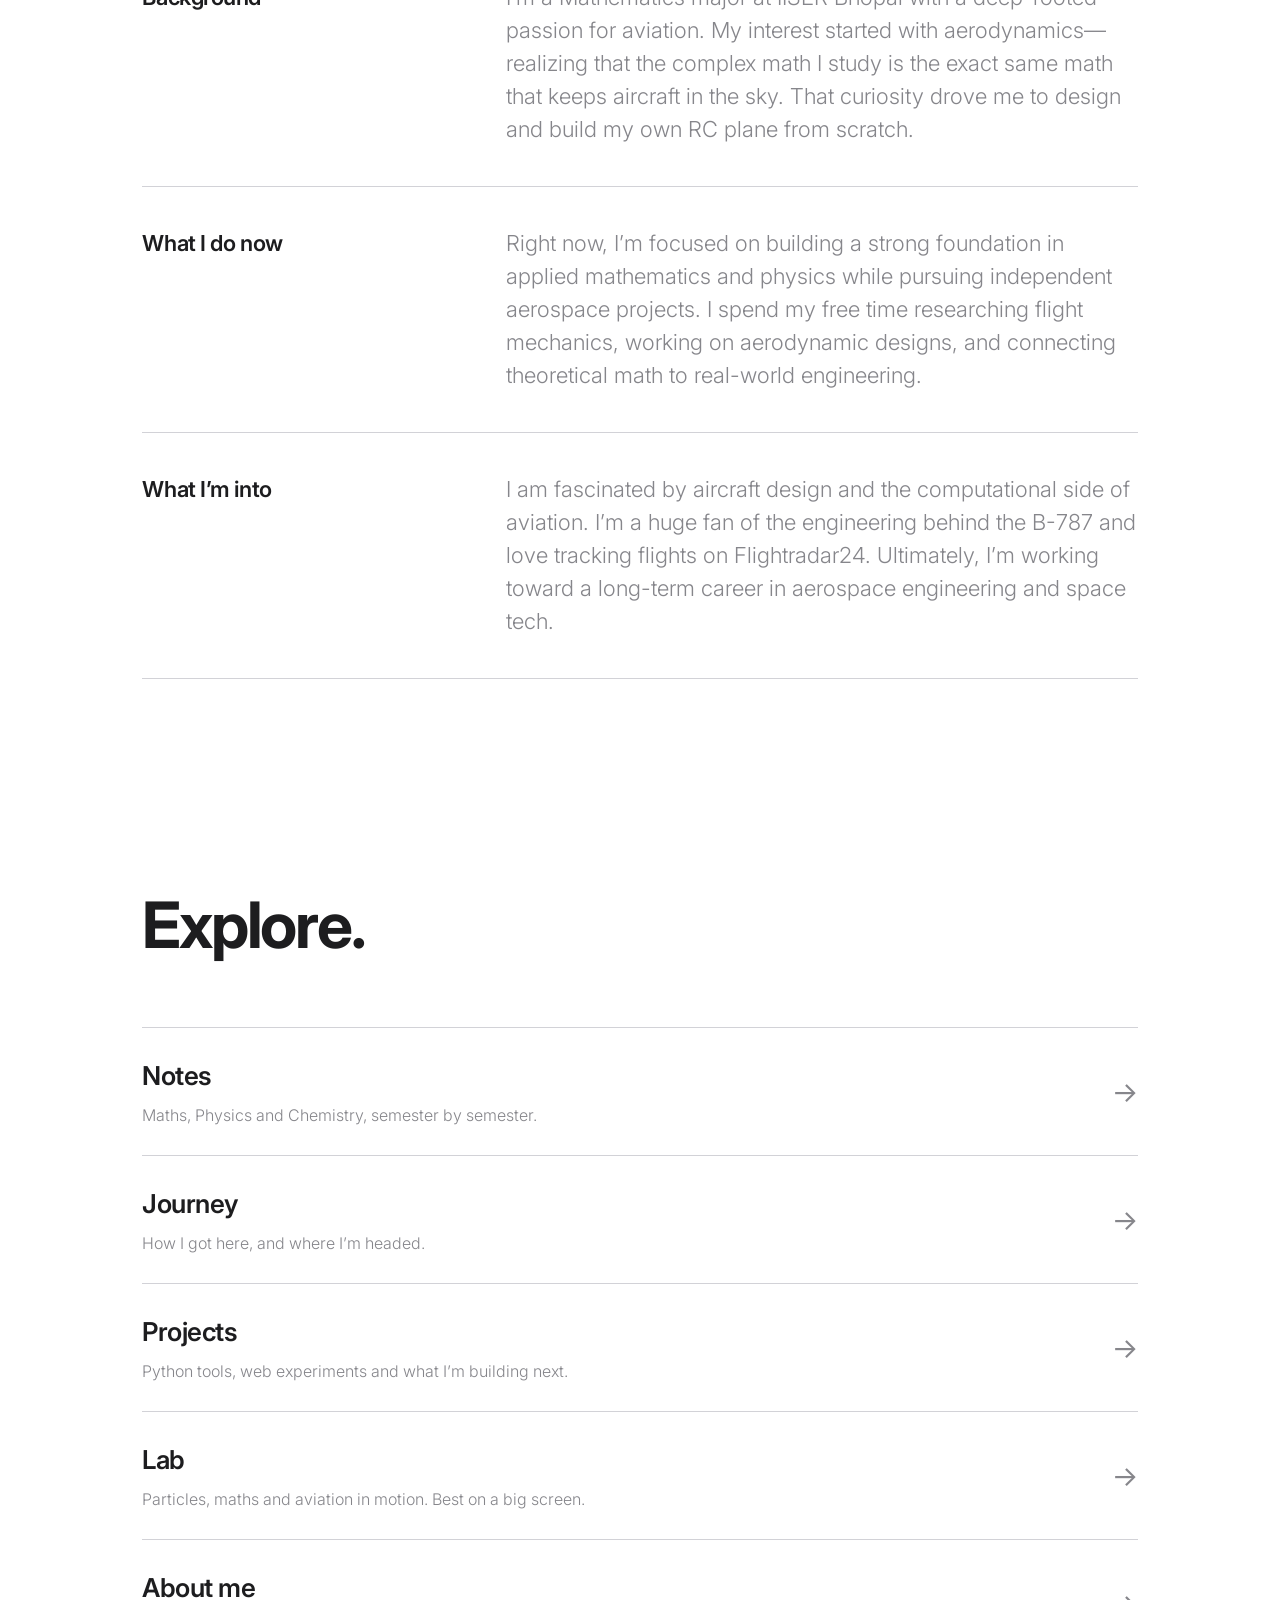
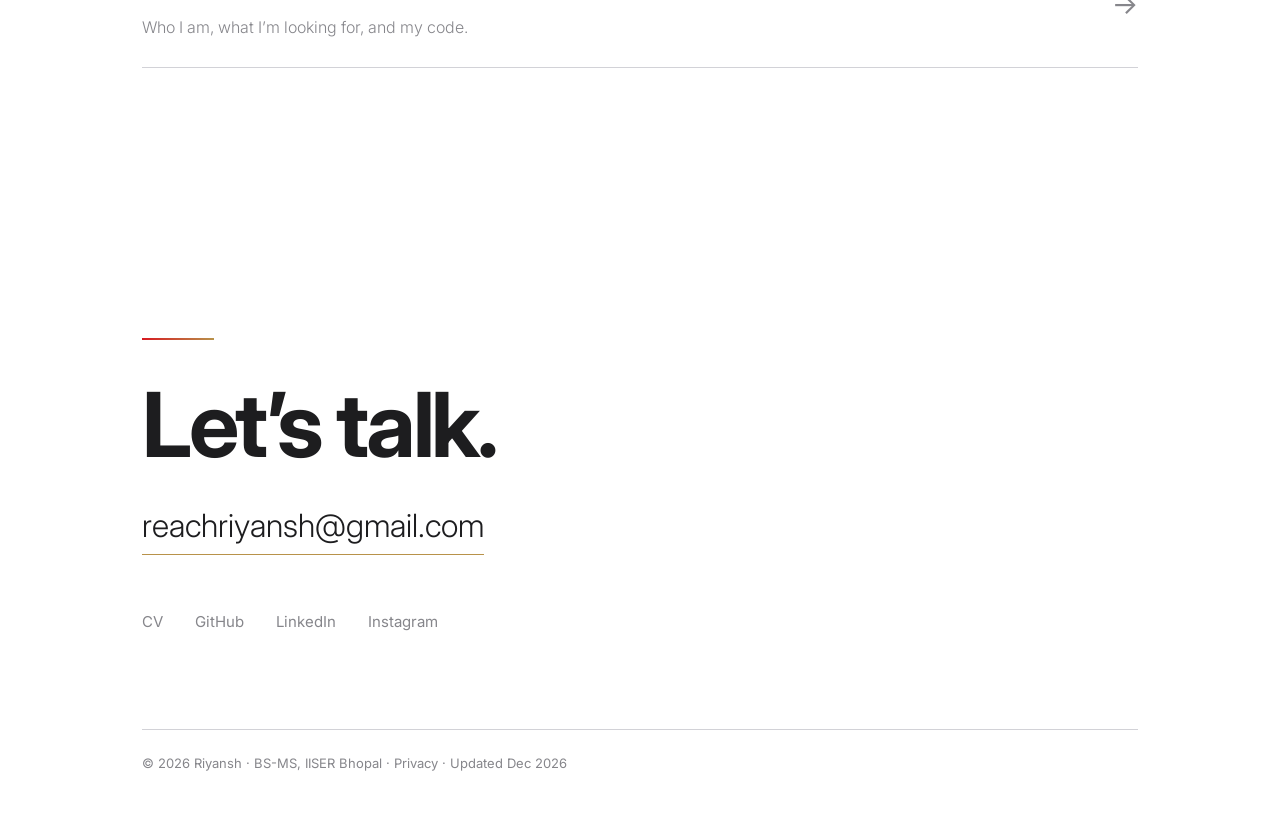
==== commit c37fc6fa: "inital commit" ====
--- a/index.html
+++ b/index.html
@@ -3,10 +3,20 @@
 <head>
 <meta charset="utf-8">
 <meta name="viewport" content="width=device-width, initial-scale=1">
-<title>Riyansh</title>
+<meta name="description" content="Riyansh, a BS-MS student at IISER Bhopal. Notes in maths, physics and chemistry, projects in Python, and an interactive particle lab.">
+<meta name="theme-color" content="#d71921">
+<link rel="icon" href="favicon.svg" type="image/svg+xml">
+<meta property="og:type" content="website">
+<meta property="og:title" content="Riyansh · Maths, Physics, Chemistry and Aviation">
+<meta property="og:description" content="Riyansh, a BS-MS student at IISER Bhopal. Notes in maths, physics and chemistry, projects in Python, and an interactive particle lab.">
+<meta property="og:url" content="https://reachriyansh.github.io/My-site/">
+<meta property="og:image" content="https://reachriyansh.github.io/My-site/og.png">
+<meta name="twitter:card" content="summary_large_image">
+<title>Riyansh · Maths, Physics, Chemistry and Aviation</title>
 <link rel="preconnect" href="https://fonts.googleapis.com">
 <link rel="preconnect" href="https://fonts.gstatic.com" crossorigin>
 <link href="https://fonts.googleapis.com/css2?family=Inter:wght@300;400;600;700&display=swap" rel="stylesheet">
+<link href="https://fonts.googleapis.com/css2?family=Fraunces:opsz,wght@9..144,600&display=swap" rel="stylesheet">
 <link rel="stylesheet" href="common.css">
 <link rel="stylesheet" href="style.css">
 <script src="theme.js"></script>
@@ -15,7 +25,7 @@
 
 <nav>
   <a class="brand" href="index.html">Riyansh</a>
-  <div class="menu"><a href="index.html" aria-current="page">Intro</a><a href="notes.html">Notes</a><a href="journey.html">Journey</a><a href="about.html">About Me</a></div>
+  <div class="menu"><a href="index.html" aria-current="page">Intro</a><a href="notes.html">Notes</a><a href="journey.html">Journey</a><a href="projects.html">Projects</a><a href="lab.html">R-Lab</a><a href="about.html">About Me</a></div>
   <button class="theme" id="theme" type="button" aria-label="Switch to dark mode" aria-pressed="false"><svg class="moon" viewBox="0 0 24 24" aria-hidden="true"><path d="M21 12.8A9 9 0 1 1 11.2 3a7 7 0 0 0 9.8 9.8z"/></svg><svg class="sun" viewBox="0 0 24 24" aria-hidden="true"><circle cx="12" cy="12" r="4"/><path d="M12 2v2M12 20v2M4.9 4.9l1.4 1.4M17.7 17.7l1.4 1.4M2 12h2M20 12h2M4.9 19.1l1.4-1.4M17.7 6.3l1.4-1.4"/></svg></button>
   <div class="progress" aria-hidden="true"><i id="bar"></i>
     <svg id="mini" viewBox="0 0 28 24"><path d="M28 12 L2 5 L7 12 L2 19 Z"/></svg>
@@ -33,7 +43,8 @@
       </svg>
       <div class="copy" id="introCopy">
         <h1>Riyansh</h1>
-        <p>"Aviate, Navigate, Communicate"</p>
+        <p>Aviation. Built properly.</p>
+        <a class="btn cvbtn" href="cv.pdf">Download CV</a>
       </div>
       <div class="hint" id="hint">Scroll to take off</div>
     </div>
@@ -60,6 +71,8 @@
     <ul class="list reveal">
       <li><a href="notes.html"><h3>Notes</h3><p>Maths, Physics and Chemistry, semester by semester.</p><span class="meta" aria-hidden="true">→</span></a></li>
       <li><a href="journey.html"><h3>Journey</h3><p>How I got here, and where I’m headed.</p><span class="meta" aria-hidden="true">→</span></a></li>
+      <li><a href="projects.html"><h3>Projects</h3><p>Python tools, web experiments and what I’m building next.</p><span class="meta" aria-hidden="true">→</span></a></li>
+      <li><a href="lab.html"><h3>Lab</h3><p>Particles, maths and aviation in motion. Best on a big screen.</p><span class="meta" aria-hidden="true">→</span></a></li>
       <li><a href="about.html"><h3>About me</h3><p>Who I am, what I’m looking for, and my code.</p><span class="meta" aria-hidden="true">→</span></a></li>
     </ul>
   </section>
@@ -69,16 +82,17 @@
 <footer id="contact">
   <div class="rule"></div>
   <h2 class="reveal">Let’s talk.</h2>
-    <a class="mail reveal" href="mailto:reachriyansh@gmail.com">reachriyansh@gmail.com</a>
+  <a class="mail reveal" href="mailto:reachriyansh@gmail.com">reachriyansh@gmail.com</a>
   <div class="links">
-    <a href="https://github.com/reachriyansh"target="_blank" rel="noopener noreferrer">GitHub</a>
-    <a href="https://www.linkedin.com/in/reachriyansh/"target="_blank" rel="noopener noreferrer" >LinkedIn</a>
-    <a href="https://www.instagram.com/about__._ri._/" target="_blank" rel="noopener noreferrer">Instagram</a>
+    <a href="cv.pdf">CV</a>
+    <a href="https://github.com/reachriyansh" rel="noopener">GitHub</a>
+    <a href="https://www.linkedin.com/in/reachriyansh" rel="noopener">LinkedIn</a>
+    <a href="https://www.instagram.com/about__._ri._/" rel="noopener">Instagram</a>
   </div>
-  <p class="legal">© <span id="yr"></span> Riyansh. BS-MS, IISER Bhopal.</p>
+  <p class="legal">© <span id="yr"></span> Riyansh · BS-MS, IISER Bhopal · <a href="privacy.html">Privacy</a> · Updated <span id="upd"></span></p>
 </footer>
 
 <script src="common.js"></script>
 <script src="script.js"></script>
 </body>
-</html>+</html>
--- a/common.css
+++ b/common.css
@@ -4,7 +4,7 @@
 body{background:var(--bg);color:var(--ink);font-family:Inter,-apple-system,"Helvetica Neue",Arial,sans-serif;-webkit-font-smoothing:antialiased;line-height:1.5}
 a{color:inherit;text-decoration:none}
 :focus-visible{outline:2px solid var(--red);outline-offset:4px;border-radius:4px}
-:root[data-theme="dark"]{color-scheme:dark;--bg:#000;--ink:#f5f5f7;--muted:#a1a1a6;--faint:#3a3a3c;--red:#e5262f;--gold:#d4a85a;--nav-bg:rgba(0,0,0,.72);--route:#3a2226}
+:root[data-theme="dark"]{color-scheme:dark;--bg:#1d1d1f;--ink:#f5f5f7;--muted:#a1a1a6;--faint:#424245;--red:#e5262f;--gold:#d4a85a;--nav-bg:rgba(29,29,31,.72);--route:#4d2f33}
 
 /* Header, same on every page */
 nav{position:fixed;inset:0 0 auto 0;height:52px;z-index:20;display:flex;align-items:center;justify-content:space-between;padding:0 max(20px,5vw);background:var(--nav-bg);backdrop-filter:saturate(180%) blur(20px);-webkit-backdrop-filter:saturate(180%) blur(20px)}
@@ -67,11 +67,65 @@
 @media (max-width:700px){.row{grid-template-columns:1fr}}
 @media (max-width:560px){
   nav .brand{display:none}
-  .menu a{padding:6px 11px}
+  .menu a{padding:6px 8px}
   .list a{grid-template-columns:1fr}
   .list .meta{grid-column:1;grid-row:auto;flex-direction:row;gap:16px;text-align:left}
 }
 @media (prefers-reduced-motion:reduce){
   html{scroll-behavior:auto}
   .reveal{opacity:1;transform:none;transition:none}
-}+}
+
+/* Dark mode: black and gold */
+:root[data-theme="dark"]{--head:#e3bd6b;--gold-grad:linear-gradient(135deg,#f6e2a6 0%,#d4a85a 45%,#f0cf84 100%)}
+:root[data-theme="dark"] :is(.head h1,.intro h1,footer h2){background:var(--gold-grad);-webkit-background-clip:text;background-clip:text;color:transparent;-webkit-text-fill-color:transparent;padding-bottom:.1em;width:fit-content}
+:root[data-theme="dark"] .intro h1{margin-inline:auto}
+:root[data-theme="dark"] :is(.sec h2,.work h2,.explore h2,.stop h3){color:var(--head)}
+:root[data-theme="dark"] .statement .w.on{color:var(--head)}
+
+/* Language switcher */
+.lang-btn{margin-left:2px}
+.lang-panel{position:fixed;top:60px;right:max(12px,3vw);width:min(380px,calc(100vw - 24px));max-height:70vh;overflow:auto;background:var(--bg);color:var(--ink);border:1px solid var(--faint);border-radius:18px;padding:10px;z-index:30;box-shadow:0 20px 60px rgba(0,0,0,.28);display:none}
+.lang-panel.open{display:block}
+.lang-grid{display:grid;grid-template-columns:1fr 1fr;gap:4px}
+.lang-grid button{font:inherit;font-size:15px;text-align:left;padding:10px 12px;border:0;border-radius:10px;background:transparent;color:var(--ink);cursor:pointer;transition:background .2s}
+.lang-grid button small{display:block;font-size:12px;color:var(--muted)}
+.lang-grid button:hover{background:var(--faint)}
+.lang-grid button[aria-current="true"]{box-shadow:inset 0 0 0 1px var(--gold)}
+.lang-note{padding:10px 12px 4px;font-size:12px;color:var(--muted)}
+.gt-hidden{position:absolute;left:-9999px;top:0;width:1px;height:1px;overflow:hidden}
+/* Hide Google's own banner and tooltips; our menu replaces them */
+.goog-te-banner-frame,iframe.skiptranslate,#goog-gt-tt,.goog-te-balloon-frame{display:none!important}
+body{top:0!important}
+.goog-text-highlight{background:none!important;box-shadow:none!important}
+@media (max-width:560px){.theme{width:30px;height:30px;margin-left:2px}}
+@media (max-width:420px){.menu a{padding:6px 6px;font-size:12px}}
+
+/* Mobile menu, search, skip link, shared buttons, text pages */
+.burger{display:none}
+@media (max-width:760px){
+  nav{justify-content:flex-end}
+  nav .brand{display:block;margin-right:auto}
+  .burger{display:grid}
+  .menu{display:none;position:fixed;top:52px;left:0;right:0;margin:0;flex-direction:column;gap:2px;padding:12px max(20px,5vw) 24px;background:var(--bg);border-bottom:1px solid var(--faint);box-shadow:0 24px 40px rgba(0,0,0,.18)}
+  .menu.open{display:flex}
+  .menu a{font-size:18px;padding:14px 12px;color:var(--ink)}
+}
+.pal{position:fixed;inset:0;z-index:60;display:none;align-items:flex-start;justify-content:center;padding:14vh 16px 0;background:rgba(0,0,0,.45);backdrop-filter:blur(6px);-webkit-backdrop-filter:blur(6px)}
+.pal.open{display:flex}
+.pal-box{width:min(560px,100%);background:var(--bg);color:var(--ink);border:1px solid var(--faint);border-radius:20px;box-shadow:0 30px 80px rgba(0,0,0,.4);overflow:hidden}
+.pal input{width:100%;font:inherit;font-size:18px;padding:18px 20px;border:0;border-bottom:1px solid var(--faint);background:transparent;color:var(--ink);outline:none}
+.pal ul{list-style:none;max-height:46vh;overflow:auto;padding:8px}
+.pal li{display:flex;justify-content:space-between;gap:16px;padding:12px 14px;border-radius:12px;cursor:pointer}
+.pal li small{color:var(--muted);text-align:right}
+.pal li[aria-selected="true"]{background:var(--faint)}
+.pal-hint{padding:8px 16px 12px;font-size:12px;color:var(--muted)}
+.skip{position:absolute;left:-999px;top:0}
+.skip:focus{left:12px;top:60px;z-index:100;background:var(--red);color:#fff;padding:8px 14px;border-radius:8px}
+.btn{display:inline-block;padding:12px 24px;border-radius:980px;background:var(--red);color:#fff;font-size:15px;transition:transform .25s}
+.btn:hover{transform:translateY(-2px)}
+.cta{margin-top:28px}
+.prose{max-width:62ch;padding-bottom:8vh}
+.prose h2{font-size:24px;font-weight:600;letter-spacing:-.02em;margin:40px 0 10px}
+.prose p{color:var(--muted);font-weight:300;font-size:18px;margin-bottom:12px}
+.prose a{color:var(--ink);border-bottom:1px solid var(--gold)}
--- a/style.css
+++ b/style.css
@@ -1,4 +1,6 @@
-/* Nav + flight progress */
+
+
+  /* Nav + flight progress */
 
   /* Intro */
   .intro{height:230vh;position:relative}
@@ -55,4 +57,14 @@
 
 /* Theme-aware intro artwork */
 #route{stroke:var(--route)}
-#plane path{fill:var(--gold)}+#plane path{fill:var(--gold)}
+
+/* Intro name: display serif, blur-in entrance and a slow gold shimmer */
+.intro h1{font-family:Fraunces,Georgia,"Times New Roman",serif;font-weight:600;font-variation-settings:"opsz" 144;letter-spacing:-.035em;animation:nameIn 1.5s cubic-bezier(.2,.7,.2,1) both}
+:root:not([data-theme="dark"]) .intro h1{background:linear-gradient(100deg,var(--ink) 38%,var(--gold) 50%,var(--ink) 62%) 0 0/250% 100%;-webkit-background-clip:text;background-clip:text;color:transparent;-webkit-text-fill-color:transparent;padding-bottom:.1em;animation:nameIn 1.5s cubic-bezier(.2,.7,.2,1) both,shimmer 7s ease-in-out 1.6s infinite}
+:root[data-theme="dark"] .intro h1{background-size:200% 100%;animation:nameIn 1.5s cubic-bezier(.2,.7,.2,1) both,shimmer 7s ease-in-out 1.6s infinite}
+@keyframes nameIn{from{opacity:0;filter:blur(14px);letter-spacing:.06em;transform:translateY(24px)}to{opacity:1;filter:blur(0);letter-spacing:-.035em;transform:none}}
+@keyframes shimmer{0%,100%{background-position:100% 0}50%{background-position:0 0}}
+@media (prefers-reduced-motion:reduce){.intro h1{animation:none!important}}
+@media (min-width:701px){.intro h1{font-size:clamp(64px,13vw,176px)}}
+.cvbtn{margin-top:28px}
